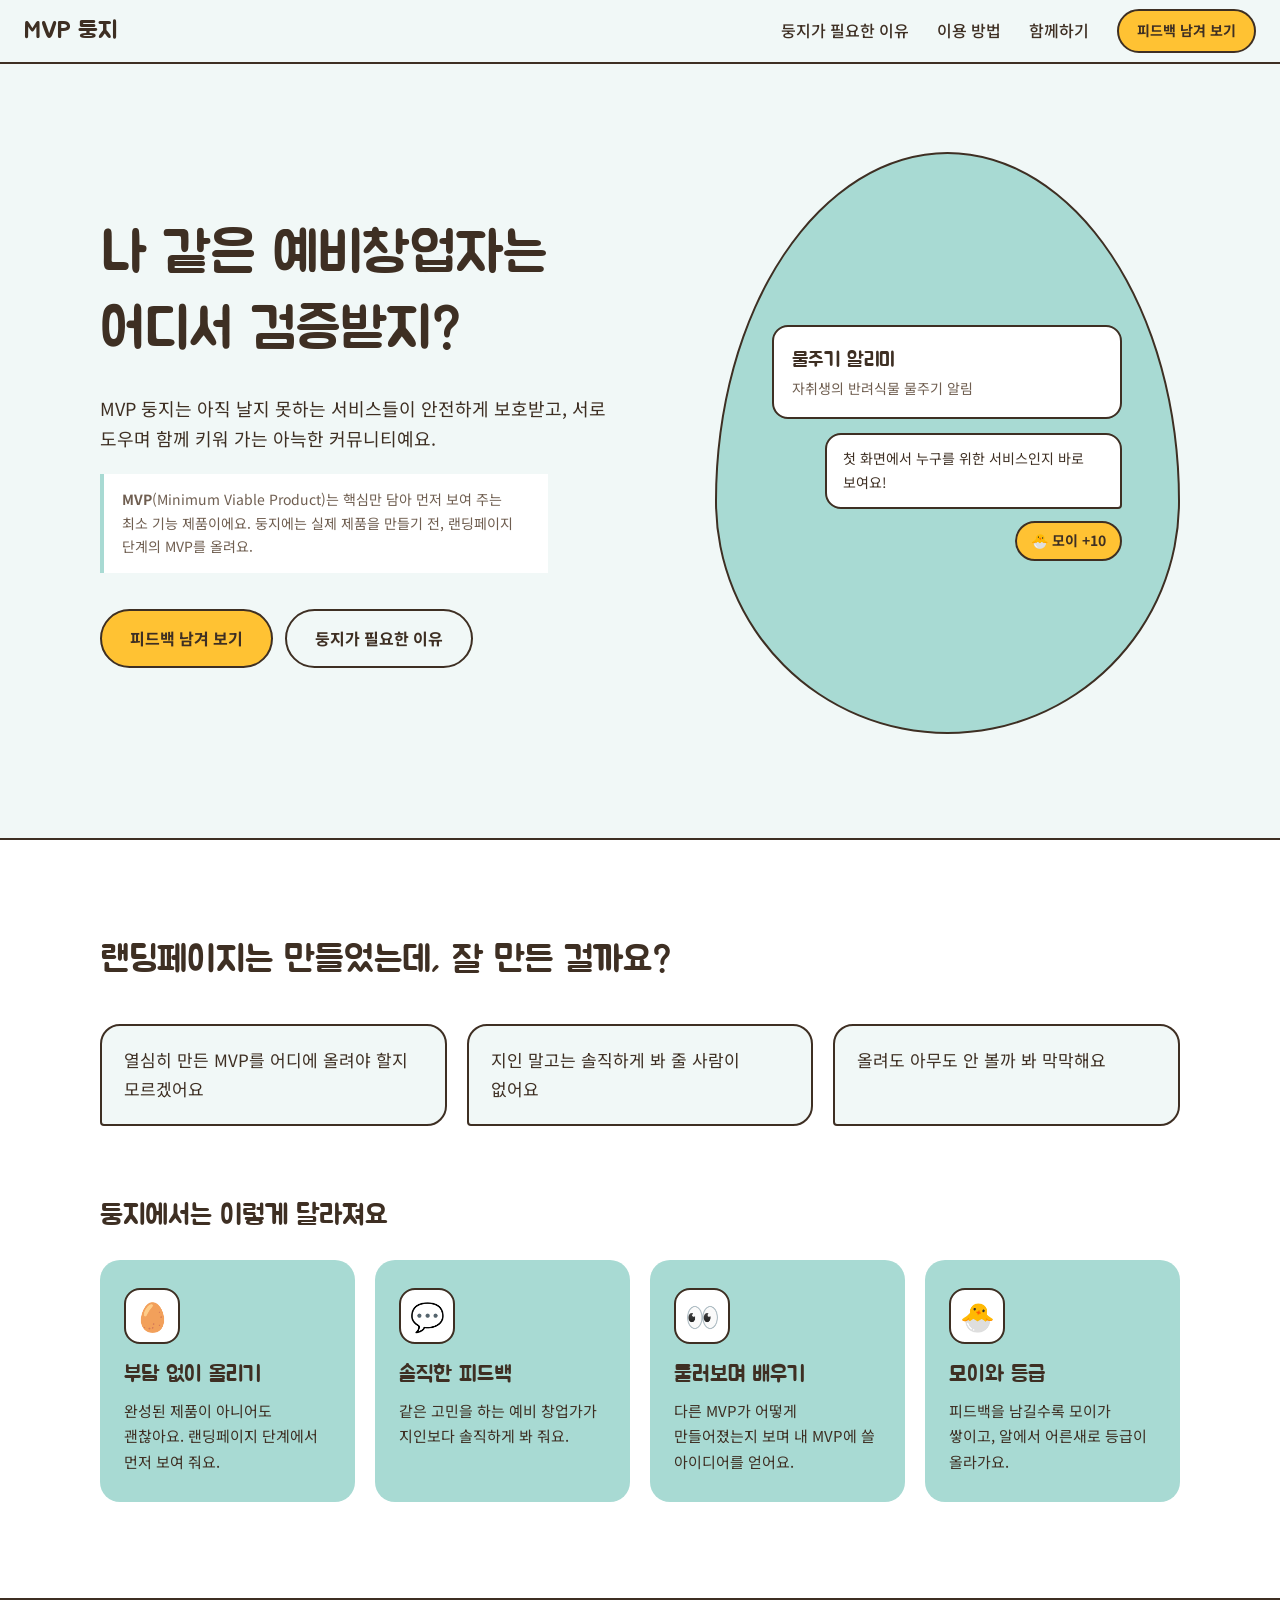
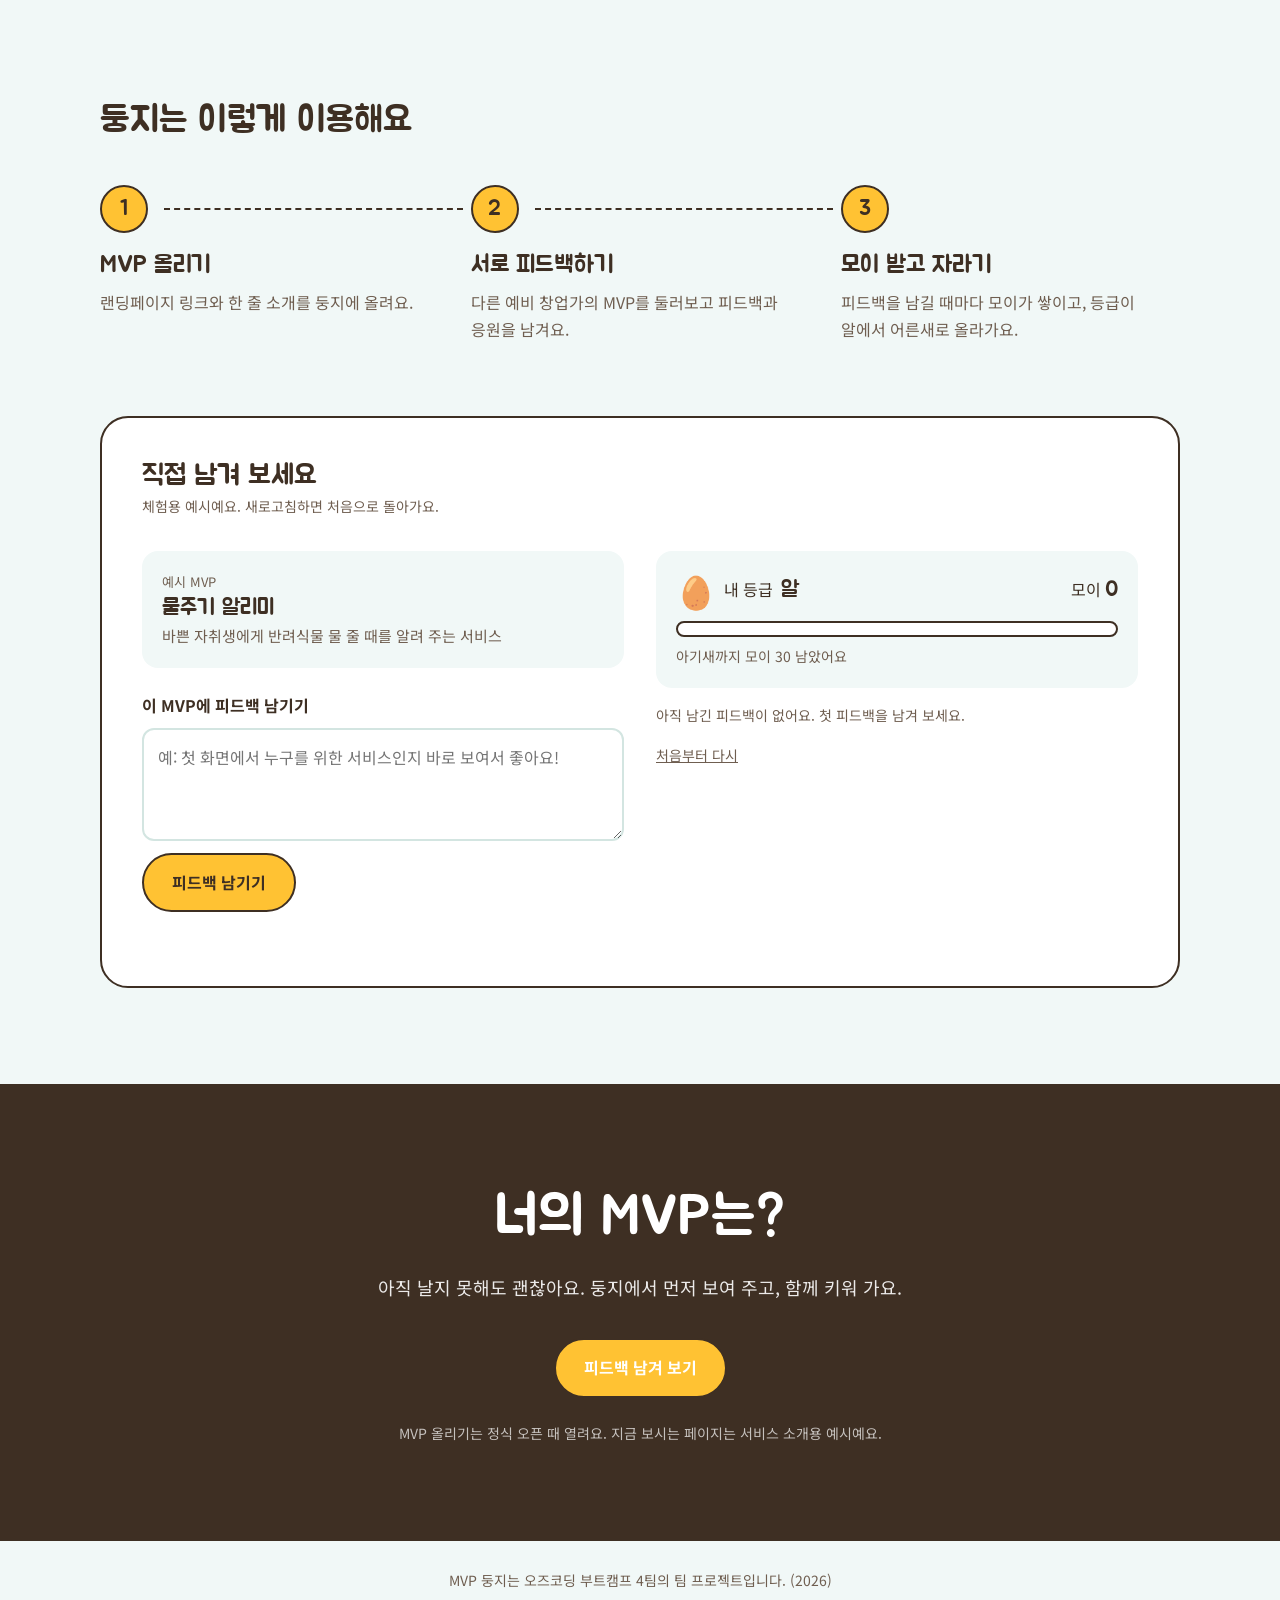
==== index.html @ e1a6b4e4 "move" ====
<!DOCTYPE html>
<html lang="ko">
<head>
  <meta charset="UTF-8">
  <meta name="viewport" content="width=device-width, initial-scale=1.0">
  <title>MVP 둥지 | 예비 창업가의 MVP 피드백 커뮤니티</title>
  <meta name="description" content="실제 제품을 만들기 전, 예비 창업가끼리 MVP를 보여 주고 피드백을 주고받는 커뮤니티">

  <!-- 글꼴: 제목은 Jua, 본문은 Noto Sans KR (Google Fonts) -->
  <link rel="preconnect" href="https://fonts.googleapis.com">
  <link rel="preconnect" href="https://fonts.gstatic.com" crossorigin>
  <link href="https://fonts.googleapis.com/css2?family=Jua&family=Noto+Sans+KR:wght@400;500;700&display=swap" rel="stylesheet">

  <link rel="stylesheet" href="style.css">
</head>
<body>
  <!--
    MVP 둥지 예시 페이지 (11/3)
    - 팀장이 먼저 만든 틀입니다. 섹션 담당자는 자기 섹션 블록만 고쳐서 보내 주세요.
    - CSS는 class로, JS는 id로 요소를 찾습니다.
      class 이름은 담당자가 바꿔도 되지만, id 이름은 바꾸기 전에 팀장에게 먼저 말해 주세요.
  -->

  <!-- ===== 머리말 | 담당: 팀장 ===== -->
  <header class="site-header">
    <a href="#hero" class="site-logo">MVP 둥지</a>
    <div class="site-header-right">
      <nav class="site-nav">
        <a href="#problem">둥지가 필요한 이유</a>
        <a href="#how">이용 방법</a>
        <a href="#cta">함께하기</a>
      </nav>
      <!-- 메뉴 옆 행동 버튼: 휴대폰에서 메뉴가 숨어도 이 버튼은 남음 -->
      <a href="#demo" class="btn btn-primary site-cta">피드백 남겨 보기</a>
    </div>
  </header>

  <main>
    <!-- ===== 섹션 1. 첫 화면 | 담당: (확정 후 기입) ===== -->
    <section id="hero" class="hero">
      <div class="section-inner hero-inner">
        <div class="hero-text">
          <h1 class="hero-title">나 같은 예비창업자는<br>어디서 검증받지?</h1>
          <p class="hero-desc">
            MVP 둥지는 아직 날지 못하는 서비스들이 안전하게 보호받고,
            서로 도우며 함께 키워 가는 아늑한 커뮤니티예요.
          </p>
          <p class="hero-note">
            <strong>MVP</strong>(Minimum Viable Product)는 핵심만 담아 먼저 보여 주는 최소 기능 제품이에요.
            둥지에는 실제 제품을 만들기 전, 랜딩페이지 단계의 MVP를 올려요.
          </p>
          <div class="hero-buttons">
            <a href="#demo" class="btn btn-primary">피드백 남겨 보기</a>
            <a href="#problem" class="btn btn-ghost">둥지가 필요한 이유</a>
          </div>
        </div>

        <!-- 오른쪽 그림: 알 모양 안에 피드백이 오가는 장면 (꾸밈용) -->
        <div class="hero-preview" aria-hidden="true">
          <div class="hero-preview-card">
            <p class="hero-preview-name">물주기 알리미</p>
            <p class="hero-preview-desc">자취생의 반려식물 물주기 알림</p>
          </div>
          <p class="hero-preview-bubble">첫 화면에서 누구를 위한 서비스인지 바로 보여요!</p>
          <p class="hero-preview-reward">🐣 모이 +10</p>
        </div>
      </div>
    </section>

    <!-- ===== 섹션 2. 문제·해결 (주요 기능) | 담당: (확정 후 기입) ===== -->
    <section id="problem" class="problem">
      <div class="section-inner">
        <h2 class="section-title">랜딩페이지는 만들었는데, 잘 만든 걸까요?</h2>

        <!-- 문제: 예비 창업가가 하는 말 세 가지 -->
        <ul class="problem-pains">
          <li class="problem-pain">열심히 만든 MVP를 어디에 올려야 할지 모르겠어요</li>
          <li class="problem-pain">지인 말고는 솔직하게 봐 줄 사람이 없어요</li>
          <li class="problem-pain">올려도 아무도 안 볼까 봐 막막해요</li>
        </ul>

        <!-- 해결: 둥지의 주요 기능 네 가지 -->
        <h3 class="problem-features-title">둥지에서는 이렇게 달라져요</h3>
        <div class="problem-features">
          <article class="problem-feature">
            <span class="problem-feature-icon" aria-hidden="true">🥚</span>
            <h4 class="problem-feature-name">부담 없이 올리기</h4>
            <p class="problem-feature-desc">완성된 제품이 아니어도 괜찮아요. 랜딩페이지 단계에서 먼저 보여 줘요.</p>
          </article>
          <article class="problem-feature">
            <span class="problem-feature-icon" aria-hidden="true">💬</span>
            <h4 class="problem-feature-name">솔직한 피드백</h4>
            <p class="problem-feature-desc">같은 고민을 하는 예비 창업가가 지인보다 솔직하게 봐 줘요.</p>
          </article>
          <article class="problem-feature">
            <span class="problem-feature-icon" aria-hidden="true">👀</span>
            <h4 class="problem-feature-name">둘러보며 배우기</h4>
            <p class="problem-feature-desc">다른 MVP가 어떻게 만들어졌는지 보며 내 MVP에 쓸 아이디어를 얻어요.</p>
          </article>
          <article class="problem-feature">
            <span class="problem-feature-icon" aria-hidden="true">🐣</span>
            <h4 class="problem-feature-name">모이와 등급</h4>
            <p class="problem-feature-desc">피드백을 남길수록 모이가 쌓이고, 알에서 어른새로 등급이 올라가요.</p>
          </article>
        </div>
      </div>
    </section>

    <!-- ===== 섹션 3. 사용 방법·예시 | 담당: (확정 후 기입) ===== -->
    <section id="how" class="how">
      <div class="section-inner">
        <h2 class="section-title">둥지는 이렇게 이용해요</h2>

        <ol class="how-steps">
          <li class="how-step">
            <span class="how-step-num">1</span>
            <h3 class="how-step-title">MVP 올리기</h3>
            <p class="how-step-desc">랜딩페이지 링크와 한 줄 소개를 둥지에 올려요.</p>
          </li>
          <li class="how-step">
            <span class="how-step-num">2</span>
            <h3 class="how-step-title">서로 피드백하기</h3>
            <p class="how-step-desc">다른 예비 창업가의 MVP를 둘러보고 피드백과 응원을 남겨요.</p>
          </li>
          <li class="how-step">
            <span class="how-step-num">3</span>
            <h3 class="how-step-title">모이 받고 자라기</h3>
            <p class="how-step-desc">피드백을 남길 때마다 모이가 쌓이고, 등급이 알에서 어른새로 올라가요.</p>
          </li>
        </ol>

        <!-- 체험용 예시: script.js가 이 안의 id들을 찾아서 움직입니다 -->
        <div id="demo" class="how-demo">
          <div class="how-demo-head">
            <h3 class="how-demo-title">직접 남겨 보세요</h3>
            <p class="how-demo-note">체험용 예시예요. 새로고침하면 처음으로 돌아가요.</p>
          </div>

          <div class="how-demo-left">
            <article class="how-mvp-card">
              <p class="how-mvp-tag">예시 MVP</p>
              <h4 class="how-mvp-title">물주기 알리미</h4>
              <p class="how-mvp-desc">바쁜 자취생에게 반려식물 물 줄 때를 알려 주는 서비스</p>
            </article>

            <label for="feedbackInput" class="how-form-label">이 MVP에 피드백 남기기</label>
            <textarea id="feedbackInput" class="how-input" rows="3"
              placeholder="예: 첫 화면에서 누구를 위한 서비스인지 바로 보여서 좋아요!"></textarea>
            <button type="button" id="feedbackButton" class="btn btn-primary">피드백 남기기</button>
            <p id="feedbackMessage" class="how-message" aria-live="polite"></p>
          </div>

          <div class="how-demo-right">
            <div class="how-status">
              <div class="how-status-top">
                <p class="how-grade">
                  <span id="gradeIcon" class="how-grade-icon">🥚</span>
                  내 등급 <strong id="gradeName">알</strong>
                </p>
                <p class="how-points">모이 <strong id="pointValue">0</strong></p>
              </div>
              <div class="how-progress">
                <div id="progressBar" class="how-progress-bar"></div>
              </div>
              <p id="nextGrade" class="how-next">아기새까지 모이 30 남았어요</p>
            </div>

            <ul id="feedbackList" class="how-feedback-list"></ul>
            <button type="button" id="resetButton" class="how-reset">처음부터 다시</button>
          </div>
        </div>
      </div>
    </section>

    <!-- ===== 섹션 4. 마지막 안내 | 담당: (확정 후 기입) ===== -->
    <section id="cta" class="cta">
      <div class="section-inner">
        <h2 class="cta-title">너의 MVP는?</h2>
        <p class="cta-desc">아직 날지 못해도 괜찮아요. 둥지에서 먼저 보여 주고, 함께 키워 가요.</p>
        <a href="#demo" class="btn btn-primary">피드백 남겨 보기</a>
        <p class="cta-note">MVP 올리기는 정식 오픈 때 열려요. 지금 보시는 페이지는 서비스 소개용 예시예요.</p>
      </div>
    </section>
  </main>

  <!-- ===== 꼬리말 | 담당: 팀장 ===== -->
  <footer class="site-footer">
    <p>MVP 둥지는 오즈코딩 부트캠프 4팀의 팀 프로젝트입니다. (2026)</p>
  </footer>

  <!-- HTML을 다 읽은 뒤에 JS가 실행되도록 body 맨 끝에 둡니다 -->
  <script src="script.js"></script>
</body>
</html>
---- style.css ----
/* =========================================================
   MVP 둥지 style.css (예시 페이지, 11/3)
   - [공통] 블록은 팀장이 관리합니다. 색과 글꼴은 :root 변수만 바꾸면 전체가 바뀝니다.
   - 섹션 블록은 담당자가 자기 블록만 고쳐서 보내 주세요.
   - 섹션 클래스 이름은 섹션 이름으로 시작합니다: hero-, problem-, how-, cta-
     (section-inner, section-title, btn은 모든 섹션이 같이 쓰는 공통 클래스)
   - 휴대폰 너비(768px 이하) 규칙도 각 섹션 블록 안에 둡니다.
   ========================================================= */


/* ===== [공통] 색·글꼴 변수 | 담당: 팀장 ===== */
:root {
  --color-shell: #f1f8f7;      /* 페이지 바탕: 옅은 알껍데기 */
  --color-egg: #a8dad3;        /* 알 색 */
  --color-twig: #3e2f23;       /* 글자·테두리: 둥지 나뭇가지 */
  --color-bark: #6f5e50;       /* 보조 글자 */
  --color-yolk: #ffc233;       /* 강조·버튼: 노른자 */
  --color-yolk-dark: #eaa900;  /* 버튼에 마우스를 올렸을 때 */
  --color-white: #ffffff;
  --color-line: #d3e5e1;       /* 옅은 선 */

  --font-title: 'Jua', 'Noto Sans KR', sans-serif;
  --font-body: 'Noto Sans KR', 'Apple SD Gothic Neo', 'Malgun Gothic', sans-serif;

  --max-width: 1080px;
  --header-height: 64px;
}


/* ===== [공통] 기본 설정 | 담당: 팀장 ===== */
* {
  box-sizing: border-box;
  margin: 0;
  padding: 0;
}

html {
  scroll-behavior: smooth;   /* 메뉴를 누르면 부드럽게 이동 */
}

body {
  font-family: var(--font-body);
  font-size: 16px;
  line-height: 1.7;
  color: var(--color-twig);
  background-color: var(--color-shell);
  word-break: keep-all;      /* 한글 낱말이 중간에 끊기지 않게 */
}

h1, h2, h3, h4 {
  font-family: var(--font-title);
  font-weight: 400;
  line-height: 1.35;
}

a {
  color: inherit;
  text-decoration: none;
}

ul, ol {
  list-style: none;
}

button, textarea {
  font: inherit;
  color: inherit;
}

section {
  padding: 96px 24px;
  scroll-margin-top: var(--header-height);  /* 고정된 머리말에 제목이 가리지 않게 */
}

.section-inner {
  max-width: var(--max-width);
  margin: 0 auto;
}

.section-title {
  font-size: 36px;
  margin-bottom: 40px;
}

/* 키보드로 이동할 때 지금 어디에 있는지 보이게 */
a:focus-visible,
button:focus-visible {
  outline: 3px solid var(--color-twig);
  outline-offset: 3px;
}

/* 버튼 (공통) */
.btn {
  display: inline-block;
  padding: 14px 28px;
  border: 2px solid var(--color-twig);
  border-radius: 999px;
  font-weight: 700;
  cursor: pointer;
  transition: background-color 0.2s;
}

.btn-primary {
  background-color: var(--color-yolk);
}

.btn-primary:hover {
  background-color: var(--color-yolk-dark);
}

.btn-ghost {
  background-color: transparent;
}

.btn-ghost:hover {
  background-color: var(--color-white);
}

/* 움직임을 줄이도록 설정한 사람에게는 애니메이션을 끔 */
@media (prefers-reduced-motion: reduce) {
  html {
    scroll-behavior: auto;
  }
  * {
    transition: none !important;
  }
}

@media (max-width: 768px) {
  section {
    padding: 64px 16px;
  }
  .section-title {
    font-size: 28px;
    margin-bottom: 28px;
  }
}


/* ===== 머리말 | 담당: 팀장 ===== */
.site-header {
  position: sticky;
  top: 0;
  z-index: 10;
  height: var(--header-height);
  display: flex;
  align-items: center;
  justify-content: space-between;
  padding: 0 24px;
  background-color: var(--color-shell);
  border-bottom: 2px solid var(--color-twig);
}

.site-logo {
  font-family: var(--font-title);
  font-size: 24px;
}

.site-nav {
  display: flex;
  gap: 28px;
  font-weight: 500;
}

.site-nav a:hover {
  text-decoration: underline;
  text-underline-offset: 6px;
}

.site-header-right {
  display: flex;
  align-items: center;
  gap: 28px;
}

/* 머리말 버튼은 공통 .btn보다 작게 */
.site-cta {
  padding: 8px 18px;
  font-size: 14px;
}

@media (max-width: 768px) {
  .site-header {
    padding: 0 16px;
  }
  .site-nav {
    display: none;   /* 휴대폰에서는 메뉴를 숨기고 버튼만 남김 */
  }
}


/* ===== 섹션 1. 첫 화면 | 담당: (확정 후 기입) ===== */
.hero {
  padding-top: 88px;
  padding-bottom: 104px;
}

.hero-inner {
  display: grid;
  grid-template-columns: 1.2fr 1fr;
  gap: 56px;
  align-items: center;
}

.hero-title {
  font-size: 56px;
  margin-bottom: 24px;
}

.hero-desc {
  max-width: 32em;
  font-size: 18px;
  margin-bottom: 20px;
}

.hero-note {
  max-width: 32em;
  padding: 14px 18px;
  margin-bottom: 36px;
  border-left: 4px solid var(--color-egg);
  background-color: var(--color-white);
  font-size: 14px;
  color: var(--color-bark);
}

.hero-buttons {
  display: flex;
  flex-wrap: wrap;
  gap: 12px;
}

/* 오른쪽 알 모양 그림 */
.hero-preview {
  display: flex;
  flex-direction: column;
  justify-content: center;
  width: 100%;
  aspect-ratio: 4 / 5;
  padding: 18% 12%;
  background-color: var(--color-egg);
  border: 2px solid var(--color-twig);
  border-radius: 50% 50% 50% 50% / 60% 60% 40% 40%;   /* 알 모양 */
}

.hero-preview-card {
  padding: 16px 18px;
  background-color: var(--color-white);
  border: 2px solid var(--color-twig);
  border-radius: 16px;
}

.hero-preview-name {
  font-family: var(--font-title);
  font-size: 20px;
}

.hero-preview-desc {
  font-size: 14px;
  color: var(--color-bark);
}

.hero-preview-bubble {
  align-self: flex-end;
  max-width: 85%;
  margin-top: 14px;
  padding: 12px 16px;
  background-color: var(--color-white);
  border: 2px solid var(--color-twig);
  border-radius: 16px 16px 4px 16px;   /* 말풍선 꼬리 */
  font-size: 14px;
}

.hero-preview-reward {
  align-self: flex-end;
  margin-top: 12px;
  padding: 6px 14px;
  background-color: var(--color-yolk);
  border: 2px solid var(--color-twig);
  border-radius: 999px;
  font-size: 14px;
  font-weight: 700;
}

@media (max-width: 768px) {
  .hero {
    padding-top: 48px;
    padding-bottom: 64px;
  }
  .hero-inner {
    grid-template-columns: 1fr;
    gap: 40px;
  }
  .hero-title {
    font-size: 38px;
  }
  .hero-desc {
    font-size: 16px;
  }
  .hero-preview {
    max-width: 340px;
    margin: 0 auto;
  }
}


/* ===== 섹션 2. 문제·해결 (주요 기능) | 담당: (확정 후 기입) ===== */
.problem {
  background-color: var(--color-white);
  border-top: 2px solid var(--color-twig);
  border-bottom: 2px solid var(--color-twig);
}

/* 문제: 예비 창업가의 말풍선 세 개 */
.problem-pains {
  display: grid;
  grid-template-columns: repeat(3, 1fr);
  gap: 20px;
  margin-bottom: 72px;
}

.problem-pain {
  padding: 20px 22px;
  background-color: var(--color-shell);
  border: 2px solid var(--color-twig);
  border-radius: 20px 20px 20px 4px;   /* 말풍선 꼬리 */
  font-size: 17px;
}

/* 해결: 주요 기능 네 개 */
.problem-features-title {
  font-size: 28px;
  margin-bottom: 24px;
}

.problem-features {
  display: grid;
  grid-template-columns: repeat(4, 1fr);
  gap: 20px;
}

.problem-feature {
  padding: 28px 24px;
  background-color: var(--color-egg);
  border-radius: 20px;
}

.problem-feature-icon {
  display: flex;
  align-items: center;
  justify-content: center;
  width: 56px;
  height: 56px;
  margin-bottom: 16px;
  background-color: var(--color-white);
  border: 2px solid var(--color-twig);
  border-radius: 16px;
  font-size: 28px;
}

.problem-feature-name {
  font-size: 22px;
  margin-bottom: 8px;
}

.problem-feature-desc {
  font-size: 15px;
}

/* 태블릿 너비: 기능 카드를 두 줄로 */
@media (max-width: 1024px) {
  .problem-features {
    grid-template-columns: repeat(2, 1fr);
  }
}

@media (max-width: 768px) {
  .problem-pains {
    grid-template-columns: 1fr;
    gap: 12px;
    margin-bottom: 48px;
  }
  .problem-pain {
    font-size: 16px;
  }
  .problem-features-title {
    font-size: 24px;
  }
  .problem-features {
    grid-template-columns: 1fr;
  }
  .problem-feature {
    padding: 24px;
  }
}


/* ===== 섹션 3. 사용 방법·예시 | 담당: (확정 후 기입) ===== */
.how-steps {
  display: grid;
  grid-template-columns: repeat(3, 1fr);
  gap: 32px;
  margin-bottom: 72px;
}

.how-step {
  position: relative;
  padding-top: 64px;
}

/* 단계 사이를 잇는 점선 (마지막 단계에는 없음) */
.how-step::after {
  content: '';
  position: absolute;
  top: 23px;
  left: 64px;
  right: -24px;
  border-top: 2px dashed var(--color-twig);
}

.how-step:last-child::after {
  display: none;
}

.how-step-num {
  position: absolute;
  top: 0;
  left: 0;
  width: 48px;
  height: 48px;
  display: flex;
  align-items: center;
  justify-content: center;
  background-color: var(--color-yolk);
  border: 2px solid var(--color-twig);
  border-radius: 50%;
  font-family: var(--font-title);
  font-size: 22px;
}

.how-step-title {
  font-size: 24px;
  margin-bottom: 8px;
}

.how-step-desc {
  color: var(--color-bark);
}

/* 체험용 예시 상자 */
.how-demo {
  display: grid;
  grid-template-columns: 1fr 1fr;
  gap: 32px;
  padding: 40px;
  background-color: var(--color-white);
  border: 2px solid var(--color-twig);
  border-radius: 28px;
  scroll-margin-top: calc(var(--header-height) + 24px);
}

.how-demo-head {
  grid-column: 1 / -1;   /* 제목은 두 칸을 다 씀 */
}

.how-demo-title {
  font-size: 28px;
}

.how-demo-note {
  font-size: 14px;
  color: var(--color-bark);
}

.how-mvp-card {
  padding: 20px;
  margin-bottom: 24px;
  background-color: var(--color-shell);
  border-radius: 16px;
}

.how-mvp-tag {
  font-size: 13px;
  color: var(--color-bark);
}

.how-mvp-title {
  font-size: 22px;
}

.how-mvp-desc {
  font-size: 15px;
  color: var(--color-bark);
}

.how-form-label {
  display: block;
  margin-bottom: 8px;
  font-weight: 700;
}

.how-input {
  display: block;
  width: 100%;
  padding: 14px;
  margin-bottom: 12px;
  background-color: var(--color-white);
  border: 2px solid var(--color-line);
  border-radius: 12px;
  resize: vertical;
}

.how-input:focus {
  outline: none;
  border-color: var(--color-twig);
}

.how-message {
  min-height: 1.7em;
  margin-top: 10px;
  font-size: 14px;
  font-weight: 700;
}

.how-status {
  padding: 20px;
  margin-bottom: 16px;
  background-color: var(--color-shell);
  border-radius: 16px;
}

.how-status-top {
  display: flex;
  justify-content: space-between;
  align-items: center;
  margin-bottom: 12px;
}

.how-grade {
  display: flex;
  align-items: center;
  gap: 8px;
}

.how-grade-icon {
  font-size: 32px;
  line-height: 1;
}

.how-grade strong,
.how-points strong {
  font-family: var(--font-title);
  font-size: 22px;
  font-weight: 400;
}

.how-progress {
  height: 16px;
  background-color: var(--color-white);
  border: 2px solid var(--color-twig);
  border-radius: 999px;
  overflow: hidden;
}

.how-progress-bar {
  width: 0;
  height: 100%;
  background-color: var(--color-yolk);
  transition: width 0.4s ease;   /* 모이가 늘 때 막대가 차오름 */
}

.how-next {
  margin-top: 8px;
  font-size: 14px;
  color: var(--color-bark);
}

.how-feedback-list {
  display: flex;
  flex-direction: column;
  gap: 8px;
}

.how-feedback-list li {
  padding: 12px 14px;
  background-color: var(--color-shell);
  border-radius: 12px 12px 12px 4px;
  font-size: 15px;
}

/* 피드백이 하나도 없을 때 보이는 안내 (HTML의 ul 안을 비워 둬야 동작) */
.how-feedback-list:empty::before {
  content: '아직 남긴 피드백이 없어요. 첫 피드백을 남겨 보세요.';
  font-size: 14px;
  color: var(--color-bark);
}

.how-reset {
  margin-top: 16px;
  padding: 0;
  background: none;
  border: none;
  color: var(--color-bark);
  font-size: 14px;
  text-decoration: underline;
  cursor: pointer;
}

@media (max-width: 768px) {
  .how-steps {
    grid-template-columns: 1fr;
    gap: 24px;
    margin-bottom: 48px;
  }
  .how-step {
    min-height: 48px;
    padding-top: 0;
    padding-left: 64px;
  }
  .how-step::after {
    display: none;
  }
  .how-demo {
    grid-template-columns: 1fr;
    gap: 24px;
    padding: 24px;
  }
}


/* ===== 섹션 4. 마지막 안내 | 담당: (확정 후 기입) ===== */
.cta {
  background-color: var(--color-twig);
  color: var(--color-white);
  text-align: center;
}

.cta-title {
  font-size: 56px;
  margin-bottom: 16px;
}

.cta-desc {
  font-size: 18px;
  margin-bottom: 36px;
  opacity: 0.9;
}

.cta-note {
  margin-top: 24px;
  font-size: 14px;
  opacity: 0.7;
}

/* 어두운 바탕이라 키보드 표시선을 노른자색으로 */
.cta a:focus-visible {
  outline-color: var(--color-yolk);
}

@media (max-width: 768px) {
  .cta-title {
    font-size: 40px;
  }
  .cta-desc {
    font-size: 16px;
  }
}


/* ===== 꼬리말 | 담당: 팀장 ===== */
.site-footer {
  padding: 28px 24px;
  text-align: center;
  font-size: 14px;
  color: var(--color-bark);
}
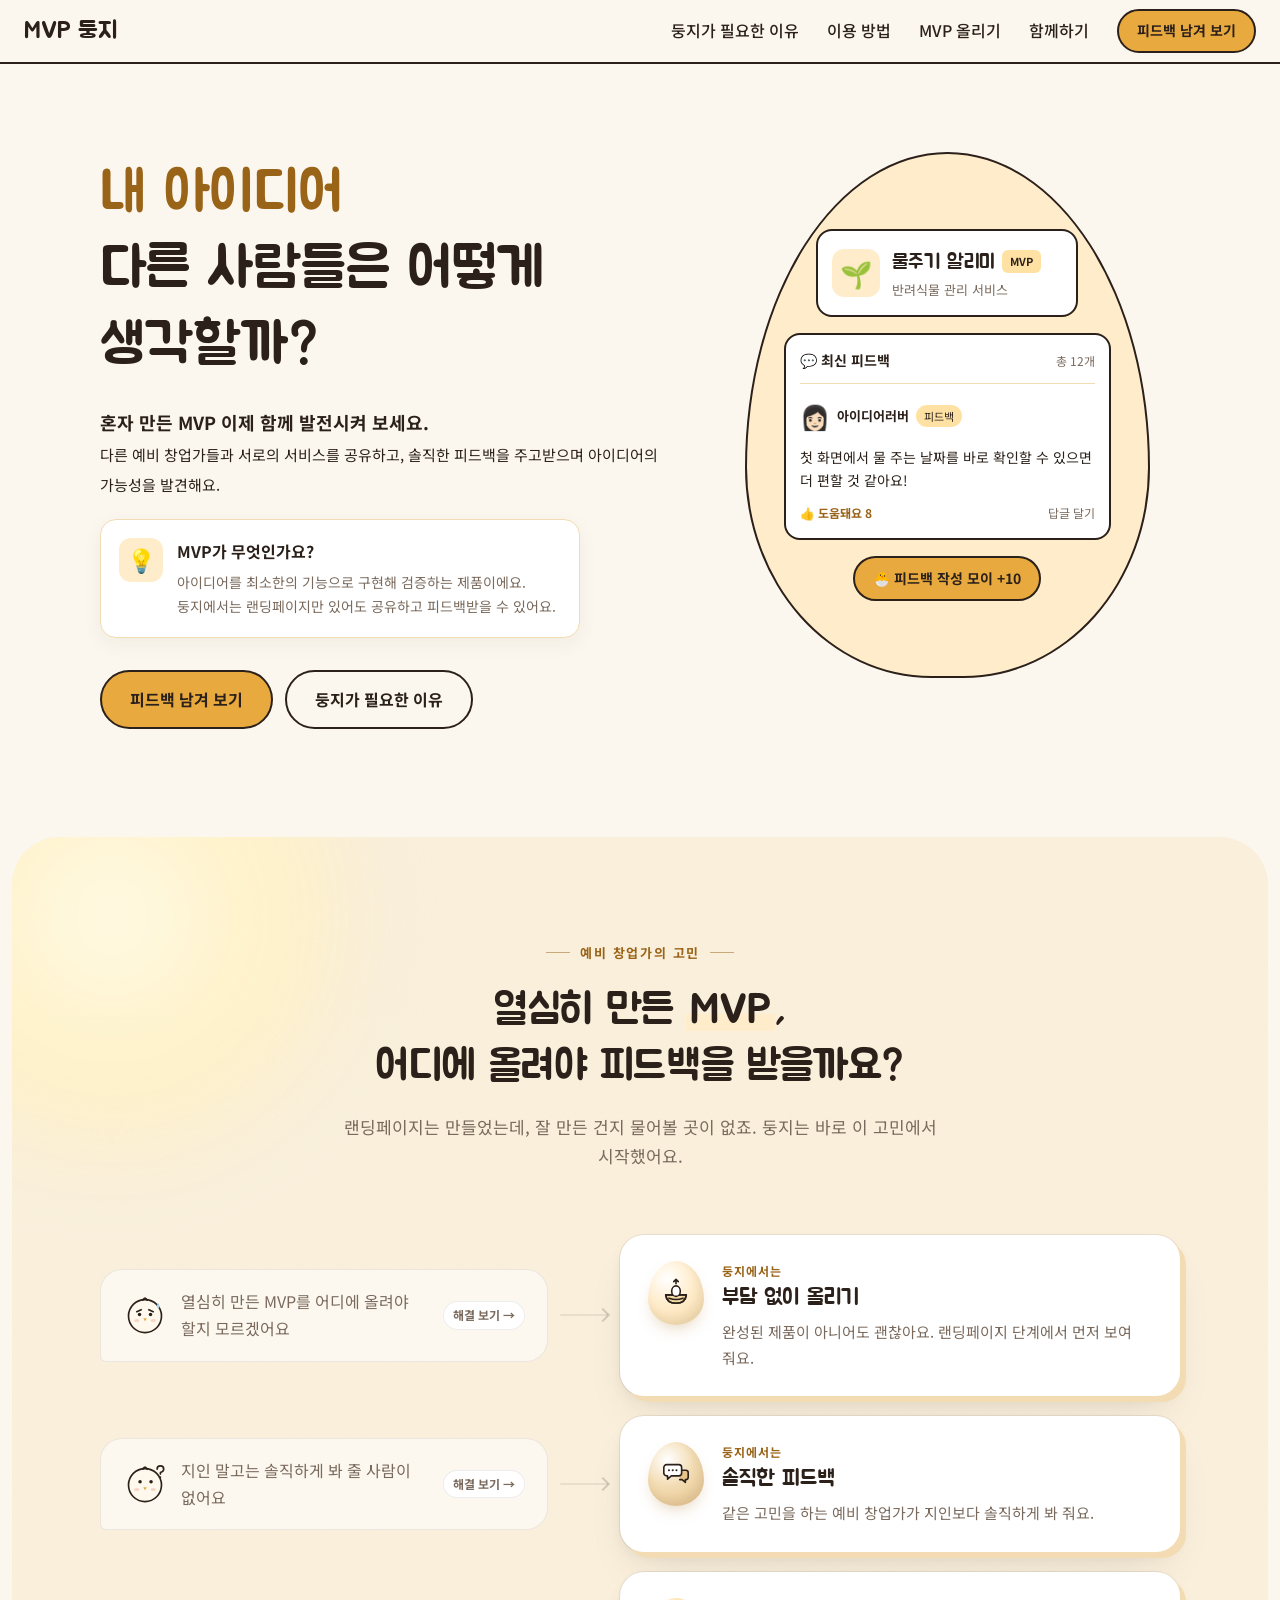
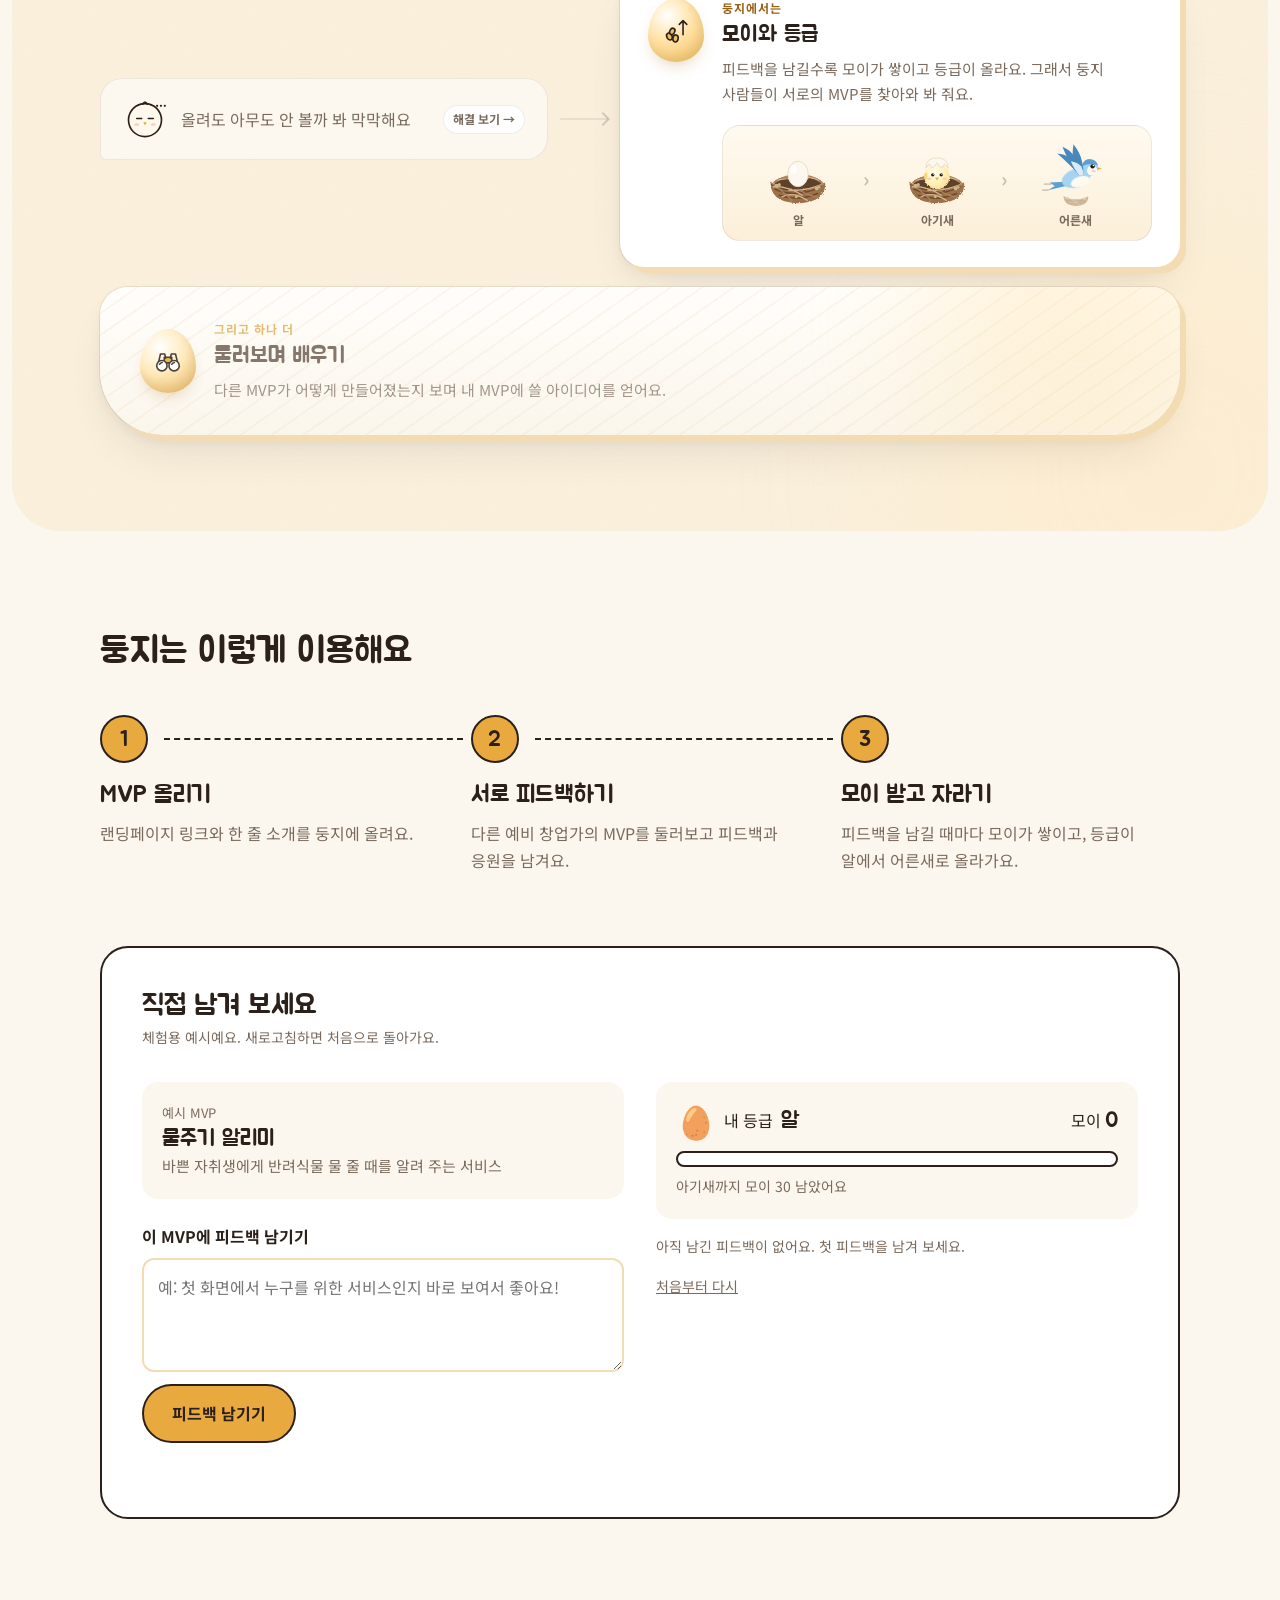
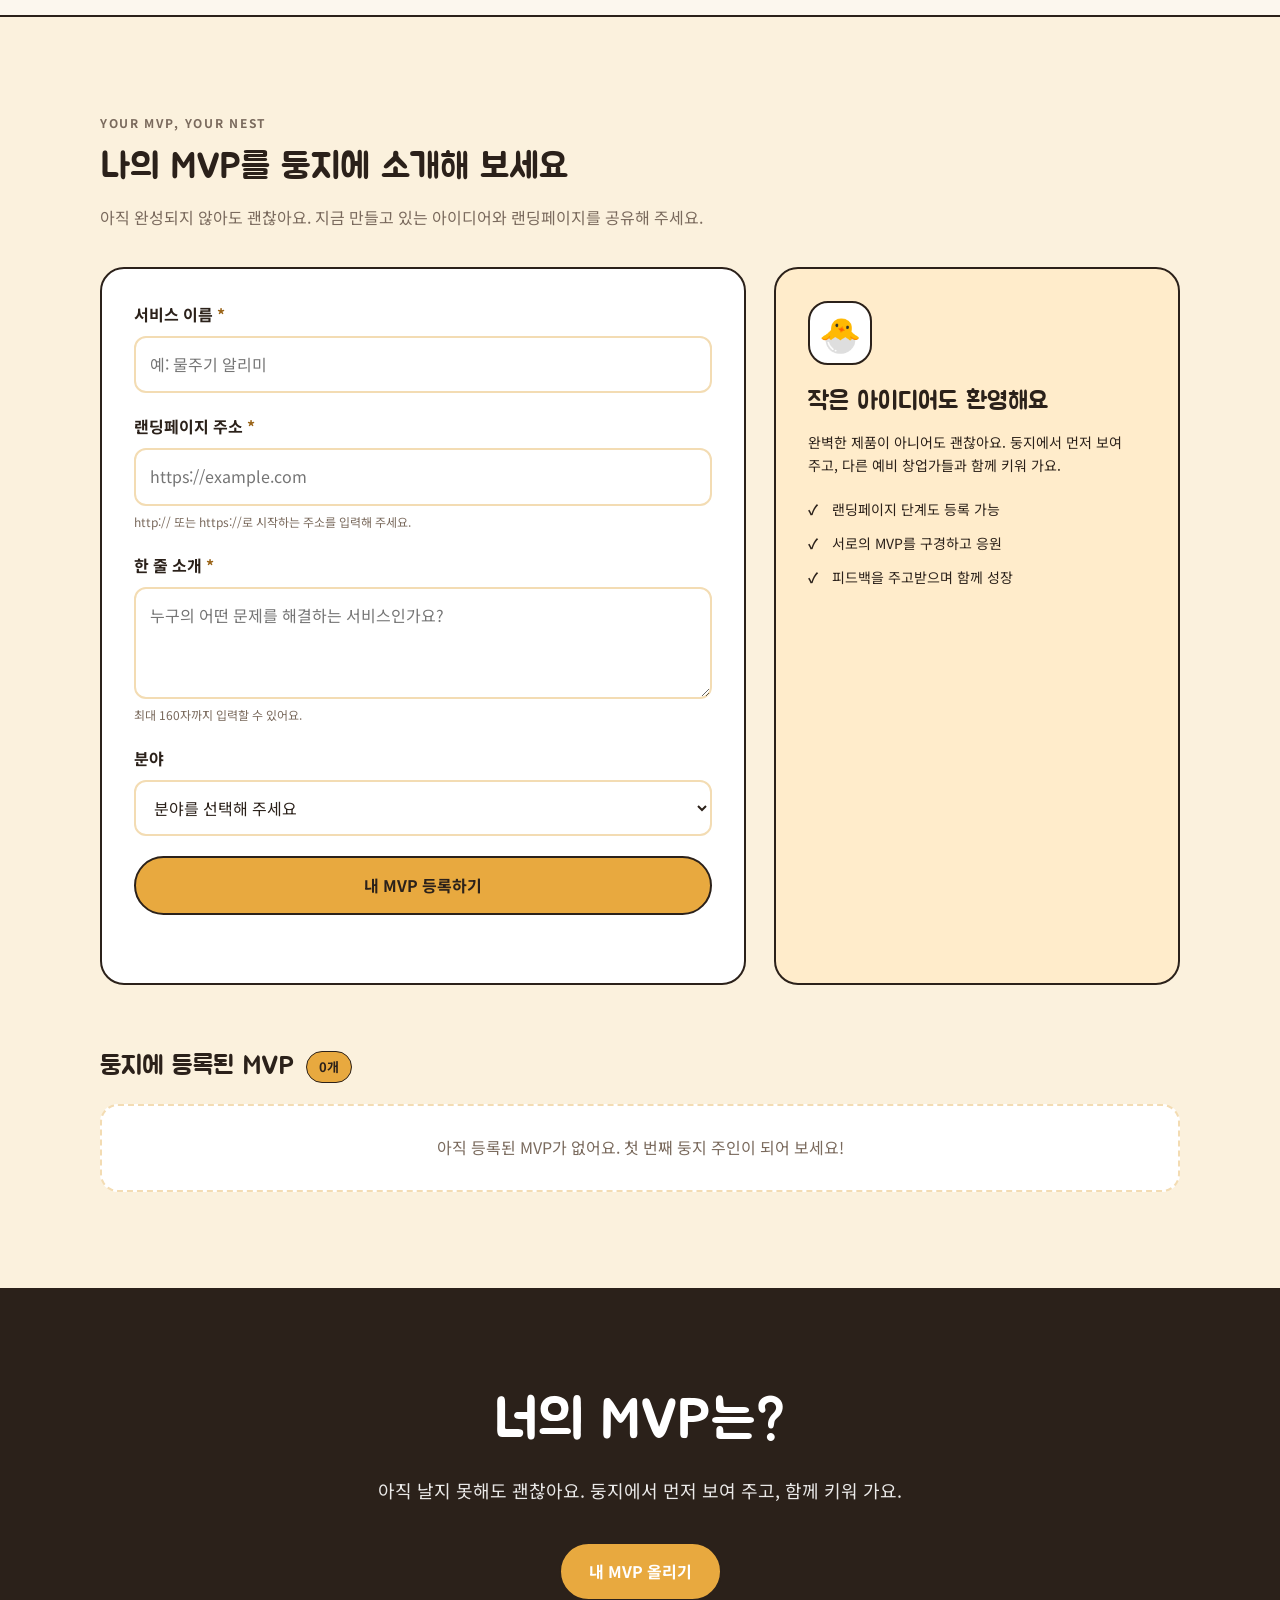
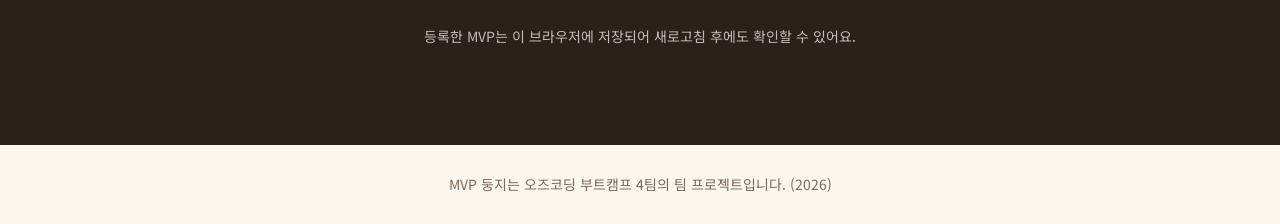
==== commit 65c12cf4: "2.0병합" ====
--- a/index.html
+++ b/index.html
@@ -15,19 +15,20 @@
 </head>
 <body>
   <!--
-    MVP 둥지 예시 페이지 (11/3)
+    MVP 둥지 2.0 (11/4 병합: 섹션 1 백종현 v1.2 · 섹션 2 김승주 v1.4 · 섹션 4 MVP 등록 노화성 v1.3)
     - 팀장이 먼저 만든 틀입니다. 섹션 담당자는 자기 섹션 블록만 고쳐서 보내 주세요.
     - CSS는 class로, JS는 id로 요소를 찾습니다.
       class 이름은 담당자가 바꿔도 되지만, id 이름은 바꾸기 전에 팀장에게 먼저 말해 주세요.
   -->
 
-  <!-- ===== 머리말 | 담당: 팀장 ===== -->
+  <!-- ===== 머리말 | 담당: 김민석(팀장) ===== -->
   <header class="site-header">
     <a href="#hero" class="site-logo">MVP 둥지</a>
     <div class="site-header-right">
       <nav class="site-nav">
         <a href="#problem">둥지가 필요한 이유</a>
         <a href="#how">이용 방법</a>
+        <a href="#submit">MVP 올리기</a>
         <a href="#cta">함께하기</a>
       </nav>
       <!-- 메뉴 옆 행동 버튼: 휴대폰에서 메뉴가 숨어도 이 버튼은 남음 -->
@@ -36,19 +37,29 @@
   </header>
 
   <main>
-    <!-- ===== 섹션 1. 첫 화면 | 담당: (확정 후 기입) ===== -->
+    <!-- ===== 섹션 1. 첫 화면 | 담당: 백종현 ===== -->
     <section id="hero" class="hero">
       <div class="section-inner hero-inner">
         <div class="hero-text">
-          <h1 class="hero-title">나 같은 예비창업자는<br>어디서 검증받지?</h1>
+          <h1 class="hero-title"><span class="hero-title-color">내 아이디어</span><br>다른 사람들은 어떻게 생각할까?</h1>
           <p class="hero-desc">
-            MVP 둥지는 아직 날지 못하는 서비스들이 안전하게 보호받고,
-            서로 도우며 함께 키워 가는 아늑한 커뮤니티예요.
-          </p>
-          <p class="hero-note">
-            <strong>MVP</strong>(Minimum Viable Product)는 핵심만 담아 먼저 보여 주는 최소 기능 제품이에요.
-            둥지에는 실제 제품을 만들기 전, 랜딩페이지 단계의 MVP를 올려요.
-          </p>
+            <strong>혼자 만든 MVP 이제 함께 발전시켜 보세요.</strong> <br>
+            <small>다른 예비 창업가들과 서로의 서비스를 공유하고, 솔직한 피드백을 주고받으며 아이디어의 가능성을 발견해요.</small>
+          </p>   
+          <div class="hero-note">
+            <div class="hero-note-icon">💡</div>
+
+            <div class="hero-note-content">
+              <strong>MVP가 무엇인가요?</strong>
+
+              <p>
+                아이디어를 최소한의 기능으로 구현해
+                검증하는 제품이에요.
+                둥지에서는 랜딩페이지만 있어도
+                공유하고 피드백받을 수 있어요.
+              </p>
+            </div>
+          </div>
           <div class="hero-buttons">
             <a href="#demo" class="btn btn-primary">피드백 남겨 보기</a>
             <a href="#problem" class="btn btn-ghost">둥지가 필요한 이유</a>
@@ -56,57 +67,329 @@
         </div>
 
         <!-- 오른쪽 그림: 알 모양 안에 피드백이 오가는 장면 (꾸밈용) -->
-        <div class="hero-preview" aria-hidden="true">
-          <div class="hero-preview-card">
-            <p class="hero-preview-name">물주기 알리미</p>
-            <p class="hero-preview-desc">자취생의 반려식물 물주기 알림</p>
-          </div>
-          <p class="hero-preview-bubble">첫 화면에서 누구를 위한 서비스인지 바로 보여요!</p>
-          <p class="hero-preview-reward">🐣 모이 +10</p>
+        
+        <!-- 오른쪽 알 + 둥지 영역 -->
+        <div class="hero-visual" aria-hidden="true">
+          <div class="hero-preview">
+            <!-- MVP 소개 카드 -->
+            <div class="hero-preview-card">
+              <div class="hero-mvp-header">
+                <span class="hero-mvp-icon">🌱</span>
+                <div>
+                  <div class="hero-mvp-title-row">
+                    <p class="hero-preview-name">물주기 알리미</p>
+                    <span class="hero-mvp-badge">MVP</span>
+                  </div>
+                  <p class="hero-preview-desc">
+                    반려식물 관리 서비스
+                  </p>
+                </div>
+              </div>
+            </div>
+            <!-- 실제 피드백처럼 보이는 예시 카드 -->
+            <div class="hero-feedback-card">
+              <div class="hero-feedback-heading">
+                <strong>💬 최신 피드백</strong>
+                <span>총 12개</span>
+              </div>
+              <div class="hero-feedback-user">
+                <span class="hero-avatar">👩🏻</span>
+                <strong>아이디어러버</strong>
+                <span class="hero-feedback-tag">피드백</span>
+              </div>
+              <p class="hero-feedback-content">
+                첫 화면에서 물 주는 날짜를
+                바로 확인할 수 있으면
+                더 편할 것 같아요!
+              </p>
+              <div class="hero-feedback-actions">
+                <span>👍 도움돼요 8</span>
+                <span>답글 달기</span>
+              </div>
+            </div>
+            <!-- 보상 -->
+            <div class="hero-preview-reward">
+              🐣 피드백 작성 모이 +10
+            </div>
+          </div>
+          <!-- 알 아래에 둥지를 겹치기 -->
+          <img src="nest.png" class="hero-nest" alt="">
         </div>
       </div>
     </section>
 
-    <!-- ===== 섹션 2. 문제·해결 (주요 기능) | 담당: (확정 후 기입) ===== -->
+    <!-- ===== 섹션 2. 문제·해결 (주요 기능) | 담당: 김승주 ===== -->
     <section id="problem" class="problem">
+      <!--
+        배경 꾸밈: 스크롤할수록 아침 → 낮 → 하늘로 바뀌는 "날아오르는" 연출
+        - 바탕색은 script.js 섹션 2 블록이 스크롤 위치(--problem-progress)를 넘겨 주면 CSS가 섞어서 칠함
+        - 해(.problem-glow--sun)는 점점 옅어지고, 아래쪽 빛(.problem-glow--sky)은 하늘색으로, 끝에서 구름이 나타남
+      -->
+      <span class="problem-glow problem-glow--sun" aria-hidden="true"></span>
+      <span class="problem-glow problem-glow--sky" aria-hidden="true"></span>
+      <!--
+        구름 (SVG): 동글동글한 덩어리를 노이즈 필터로 흐트러뜨려 몽글몽글한 가장자리를 만들고,
+        위는 하얗고 아래는 푸르스름하게 그라데이션을 줘서 입체감을 냄
+      -->
+      <svg class="problem-cloud problem-cloud--1" viewBox="0 0 220 120" aria-hidden="true" focusable="false">
+        <defs>
+          <filter id="problemCloudFluff" x="-20%" y="-40%" width="140%" height="180%">
+            <feTurbulence type="fractalNoise" baseFrequency="0.035" numOctaves="4" seed="3" result="noise"/>
+            <feDisplacementMap in="SourceGraphic" in2="noise" scale="16" xChannelSelector="R" yChannelSelector="G"/>
+            <feGaussianBlur stdDeviation="1.4"/>
+          </filter>
+          <linearGradient id="problemCloudShade" gradientUnits="userSpaceOnUse" x1="0" y1="18" x2="0" y2="104">
+            <stop offset="0" stop-color="#ffffff"/>
+            <stop offset="0.55" stop-color="#fbfdff"/>
+            <stop offset="1" stop-color="#d3e3f0"/>
+          </linearGradient>
+        </defs>
+        <g filter="url(#problemCloudFluff)" fill="url(#problemCloudShade)">
+          <ellipse cx="112" cy="86" rx="88" ry="18"/>
+          <circle cx="58" cy="72" r="28"/>
+          <circle cx="96" cy="54" r="38"/>
+          <circle cx="142" cy="60" r="32"/>
+          <circle cx="176" cy="76" r="22"/>
+          <circle cx="36" cy="84" r="16"/>
+        </g>
+      </svg>
+      <svg class="problem-cloud problem-cloud--2" viewBox="0 0 220 120" aria-hidden="true" focusable="false">
+        <g filter="url(#problemCloudFluff)" fill="url(#problemCloudShade)">
+          <ellipse cx="112" cy="86" rx="88" ry="18"/>
+          <circle cx="58" cy="72" r="28"/>
+          <circle cx="96" cy="54" r="38"/>
+          <circle cx="142" cy="60" r="32"/>
+          <circle cx="176" cy="76" r="22"/>
+          <circle cx="36" cy="84" r="16"/>
+        </g>
+      </svg>
+
       <div class="section-inner">
-        <h2 class="section-title">랜딩페이지는 만들었는데, 잘 만든 걸까요?</h2>
-
-        <!-- 문제: 예비 창업가가 하는 말 세 가지 -->
-        <ul class="problem-pains">
-          <li class="problem-pain">열심히 만든 MVP를 어디에 올려야 할지 모르겠어요</li>
-          <li class="problem-pain">지인 말고는 솔직하게 봐 줄 사람이 없어요</li>
-          <li class="problem-pain">올려도 아무도 안 볼까 봐 막막해요</li>
+        <!-- 머리글: 작은 라벨 + 공감 질문 + 한 줄 안내 -->
+        <div class="problem-head">
+          <!-- 떠다니는 피드백 말풍선: 제목 양옆에서 천천히 떠올랐다 사라짐 (꾸밈용, CSS만 사용) -->
+          <div class="problem-floats" aria-hidden="true">
+            <span class="problem-float problem-float--1">버튼이 잘 보여요 👍</span>
+            <span class="problem-float problem-float--2">🐣 모이 +10</span>
+            <span class="problem-float problem-float--3">첫 화면이 깔끔해요</span>
+            <span class="problem-float problem-float--4">응원해요! 🔥</span>
+          </div>
+          <p class="problem-eyebrow">예비 창업가의 고민</p>
+          <!-- MVP 글자에 형광펜 밑줄 (.problem-mark) -->
+          <h2 class="section-title problem-title">열심히 만든 <span class="problem-mark">MVP</span>,<br>어디에 올려야 피드백을 받을까요?</h2>
+          <p class="problem-lead">랜딩페이지는 만들었는데, 잘 만든 건지 물어볼 곳이 없죠. 둥지는 바로 이 고민에서 시작했어요.</p>
+        </div>
+
+        <!--
+          고민 → 해결 짝 목록
+          - 한 줄(li)에 [고민 말풍선] → [화살표] → [둥지의 해결 카드]가 나란히 놓임
+          - 말풍선에 마우스를 올리거나 누르면 화살표가 채워지고 해결 카드가 빛남 (script.js 섹션 2 블록)
+          - 휴대폰에서는 위에서 아래로 쌓이고 화살표가 아래를 가리킴
+          - 스크롤하면 한 줄씩 떠오름 (지원하는 브라우저에서만, JS 없이 CSS로)
+        -->
+        <ul class="problem-pairs">
+          <li class="problem-pair" data-problem-pair>
+            <!-- 고민 말풍선 (버튼): 누르면 옆의 해결 카드가 빛나며 화살표가 이어짐 -->
+            <button type="button" class="problem-pain" data-problem-link>
+              <!-- 말하는 사람: 걱정하는 얼굴: 처진 눈썹 + 땀방울 (직접 그린 SVG) -->
+              <span class="problem-pain-avatar" aria-hidden="true">
+                <svg viewBox="0 0 40 40"><circle class="problem-face-head" cx="20" cy="21" r="15"/><path class="problem-face-line" d="M18 6.5 Q20 2.5 22 6.5"/><ellipse class="problem-face-blush" cx="12.5" cy="25" rx="2.4" ry="1.4"/><ellipse class="problem-face-blush" cx="27.5" cy="25" rx="2.4" ry="1.4"/><path class="problem-face-beak" d="M18.4 23 L21.6 23 L20 25.6 Z"/><circle class="problem-face-eye" cx="15" cy="19.5" r="1.6"/><circle class="problem-face-eye" cx="25" cy="19.5" r="1.6"/><path class="problem-face-line" d="M12.5 17 L16.5 15.2 M27.5 17 L23.5 15.2"/><path class="problem-face-drop" d="M32 9 Q34.5 12.5 32 14 Q29.5 12.5 32 9 Z"/></svg>
+              </span>
+              <span class="problem-pain-text">열심히 만든 MVP를 어디에 올려야 할지 모르겠어요</span>
+              <span class="problem-pain-hint" aria-hidden="true">해결 보기</span>
+            </button>
+            <span class="problem-arrow" aria-hidden="true"></span>
+            <article class="problem-feature" data-problem-tilt>
+              <!-- 아이콘: 둥지에 알 올리기 (직접 그린 라인 아이콘) -->
+              <span class="problem-feature-icon" aria-hidden="true">
+                <svg class="problem-ico" viewBox="0 0 32 32"><path class="problem-ico-fill" d="M5 18 Q6 27 16 27 Q26 27 27 18 Z"/><path d="M5 18 Q6 27 16 27 Q26 27 27 18 Z M8.5 21.5 Q16 24.5 23.5 21.5"/><ellipse class="problem-ico-white" cx="16" cy="14" rx="4.6" ry="5.6"/><path d="M16 1.5 V6 M13.6 3.9 L16 1.5 L18.4 3.9"/></svg>
+              </span>
+              <div class="problem-feature-body">
+                <p class="problem-feature-tag">둥지에서는</p>
+                <h3 class="problem-feature-name">부담 없이 올리기</h3>
+                <p class="problem-feature-desc">완성된 제품이 아니어도 괜찮아요. 랜딩페이지 단계에서 먼저 보여 줘요.</p>
+              </div>
+            </article>
+          </li>
+
+          <li class="problem-pair" data-problem-pair>
+            <!-- 고민 말풍선 (버튼): 누르면 옆의 해결 카드가 빛나며 화살표가 이어짐 -->
+            <button type="button" class="problem-pain" data-problem-link>
+              <!-- 말하는 사람: 고민하는 얼굴: 위를 보는 눈 + 물음표 (직접 그린 SVG) -->
+              <span class="problem-pain-avatar" aria-hidden="true">
+                <svg viewBox="0 0 40 40"><circle class="problem-face-head" cx="20" cy="21" r="15"/><path class="problem-face-line" d="M18 6.5 Q20 2.5 22 6.5"/><ellipse class="problem-face-blush" cx="12.5" cy="25" rx="2.4" ry="1.4"/><ellipse class="problem-face-blush" cx="27.5" cy="25" rx="2.4" ry="1.4"/><path class="problem-face-beak" d="M18.4 23 L21.6 23 L20 25.6 Z"/><circle class="problem-face-eye" cx="15.5" cy="18" r="1.6"/><circle class="problem-face-eye" cx="25.5" cy="18" r="1.6"/><path class="problem-face-line" d="M31 6.5 Q31 3.5 34 3.5 Q37 3.5 37 6.5 Q37 8.5 34 9.5 V11 M34 13.6 V13.8"/></svg>
+              </span>
+              <span class="problem-pain-text">지인 말고는 솔직하게 봐 줄 사람이 없어요</span>
+              <span class="problem-pain-hint" aria-hidden="true">해결 보기</span>
+            </button>
+            <span class="problem-arrow" aria-hidden="true"></span>
+            <article class="problem-feature" data-problem-tilt>
+              <!-- 아이콘: 주고받는 말풍선 (직접 그린 라인 아이콘) -->
+              <span class="problem-feature-icon" aria-hidden="true">
+                <svg class="problem-ico" viewBox="0 0 32 32"><path class="problem-ico-fill" d="M20 12 H26.5 A2.5 2.5 0 0 1 29 14.5 V19.5 A2.5 2.5 0 0 1 26.5 22 H26 V25 L22.5 22 H20"/><path class="problem-ico-white" d="M6 6 H19 A3 3 0 0 1 22 9 V15 A3 3 0 0 1 19 18 H11 L7 21.5 V18 H6 A3 3 0 0 1 3 15 V9 A3 3 0 0 1 6 6 Z"/><circle class="problem-ico-dot" cx="8.5" cy="12" r="1.1"/><circle class="problem-ico-dot" cx="12.5" cy="12" r="1.1"/><circle class="problem-ico-dot" cx="16.5" cy="12" r="1.1"/></svg>
+              </span>
+              <div class="problem-feature-body">
+                <p class="problem-feature-tag">둥지에서는</p>
+                <h3 class="problem-feature-name">솔직한 피드백</h3>
+                <p class="problem-feature-desc">같은 고민을 하는 예비 창업가가 지인보다 솔직하게 봐 줘요.</p>
+              </div>
+            </article>
+          </li>
+
+          <li class="problem-pair" data-problem-pair>
+            <!-- 고민 말풍선 (버튼): 누르면 옆의 해결 카드가 빛나며 화살표가 이어짐 -->
+            <button type="button" class="problem-pain" data-problem-link>
+              <!-- 말하는 사람: 막막한 얼굴: 일자 눈 + 말줄임표 (직접 그린 SVG) -->
+              <span class="problem-pain-avatar" aria-hidden="true">
+                <svg viewBox="0 0 40 40"><circle class="problem-face-head" cx="20" cy="21" r="15"/><path class="problem-face-line" d="M18 6.5 Q20 2.5 22 6.5"/><ellipse class="problem-face-blush" cx="12.5" cy="25" rx="2.4" ry="1.4"/><ellipse class="problem-face-blush" cx="27.5" cy="25" rx="2.4" ry="1.4"/><path class="problem-face-beak" d="M18.4 23 L21.6 23 L20 25.6 Z"/><path class="problem-face-line" d="M12.5 19.5 H17 M23 19.5 H27.5"/><circle class="problem-face-eye" cx="31" cy="8" r="1"/><circle class="problem-face-eye" cx="34.5" cy="8" r="1"/><circle class="problem-face-eye" cx="38" cy="8" r="1"/></svg>
+              </span>
+              <span class="problem-pain-text">올려도 아무도 안 볼까 봐 막막해요</span>
+              <span class="problem-pain-hint" aria-hidden="true">해결 보기</span>
+            </button>
+            <span class="problem-arrow" aria-hidden="true"></span>
+            <article class="problem-feature" data-problem-tilt>
+              <!-- 아이콘: 모이(씨앗)가 쌓이고 등급이 오름 (직접 그린 라인 아이콘) -->
+              <span class="problem-feature-icon" aria-hidden="true">
+                <svg class="problem-ico" viewBox="0 0 32 32"><ellipse class="problem-ico-fill" cx="9" cy="23" rx="2.8" ry="3.8" transform="rotate(-25 9 23)"/><ellipse class="problem-ico-fill" cx="15.5" cy="25" rx="2.8" ry="3.8" transform="rotate(10 15.5 25)"/><ellipse class="problem-ico-fill" cx="12" cy="17.5" rx="2.6" ry="3.5" transform="rotate(30 12 17.5)"/><path d="M23.5 21 V6 M19.5 10 L23.5 6 L27.5 10"/></svg>
+              </span>
+              <div class="problem-feature-body">
+                <p class="problem-feature-tag">둥지에서는</p>
+                <h3 class="problem-feature-name">모이와 등급</h3>
+                <p class="problem-feature-desc">피드백을 남길수록 모이가 쌓이고 등급이 올라요. 그래서 둥지 사람들이 서로의 MVP를 찾아와 봐 줘요.</p>
+
+                <!--
+                  등급 성장 그림: 진짜 둥지 속 알 → 껍질 쓴 아기새 → 날아가는 하늘빛 어른새
+                  - SVG로 직접 그림. 색은 style.css 섹션 2의 "등급 그림 색"에서 바꿈
+                  - 털 느낌: 몸통 가장자리를 #problemFluff 필터로 보송보송하게 흐트러뜨림
+                  - 카드에 마우스를 올리면 차례로 통통 튀고, 어른새는 날개를 위아래로 접었다 폄
+                -->
+                <!-- 그림 재료 모음 (화면에는 안 보임): 털 필터, 몸 색 그라데이션, 둥지 뒤쪽·앞쪽 -->
+                <svg class="problem-svg-defs" width="0" height="0" aria-hidden="true" focusable="false">
+                  <defs>
+                    <!-- 털 필터: 노이즈로 가장자리를 살짝 흔들어 보송한 털처럼 -->
+                    <filter id="problemFluff" x="-20%" y="-20%" width="140%" height="140%">
+                      <feTurbulence type="fractalNoise" baseFrequency="1.1" numOctaves="2" seed="4" result="noise"/>
+                      <feDisplacementMap in="SourceGraphic" in2="noise" scale="4" xChannelSelector="R" yChannelSelector="G"/>
+                    </filter>
+                    <!-- 약한 털 필터: 어른새용 (아기새보다 덜 보송하게) -->
+                    <filter id="problemFluffSoft" x="-20%" y="-20%" width="140%" height="140%">
+                      <feTurbulence type="fractalNoise" baseFrequency="1.2" numOctaves="2" seed="9" result="noise"/>
+                      <feDisplacementMap in="SourceGraphic" in2="noise" scale="1.8" xChannelSelector="R" yChannelSelector="G"/>
+                    </filter>
+                    <!-- 둥지 가장자리를 거칠게 -->
+                    <filter id="problemRough" x="-10%" y="-10%" width="120%" height="120%">
+                      <feTurbulence type="fractalNoise" baseFrequency="0.6" numOctaves="2" seed="7" result="noise"/>
+                      <feDisplacementMap in="SourceGraphic" in2="noise" scale="3"/>
+                    </filter>
+                    <!-- 아기새 몸 색: 가운데는 밝고 가장자리로 갈수록 살짝 진해져 동그란 입체감 -->
+                    <radialGradient id="problemYellowFur" cx="0.4" cy="0.35" r="0.75">
+                      <stop offset="0" stop-color="#fffdf0"/>
+                      <stop offset="0.55" stop-color="#fff1b8"/>
+                      <stop offset="1" stop-color="#f9dc8a"/>
+                    </radialGradient>
+
+                    <!-- 둥지 뒤쪽: 움푹한 안쪽 그늘 + 뒤 테두리 가지 (새보다 먼저 그림) -->
+                    <symbol id="problemNestBack" viewBox="0 0 80 80">
+                      <ellipse cx="40" cy="50" rx="28" ry="8" style="fill: var(--problem-svg-nest-dark)"/>
+                      <path d="M12 50 Q26 41 40 42 Q56 41 68 50" style="fill: none; stroke: var(--problem-svg-twig-mid); stroke-width: 2.4; stroke-linecap: round"/>
+                      <path d="M16 47 Q34 44 52 45 M30 43 Q48 41 64 47" style="fill: none; stroke: var(--problem-svg-twig-light); stroke-width: 1.3; stroke-linecap: round"/>
+                    </symbol>
+
+                    <!-- 둥지 앞쪽: 엮인 나뭇가지 덩어리 + 이끼 (새보다 나중에 그림) -->
+                    <symbol id="problemNestFront" viewBox="0 0 80 80">
+                      <path filter="url(#problemRough)" d="M8 50 Q7 63 19 70 Q40 79 61 70 Q73 63 72 50 Q57 58 40 58 Q23 58 8 50 Z" style="fill: var(--problem-svg-nest)"/>
+                      <!-- 엮인 가지들 (서로 엇갈리게) -->
+                      <g style="fill: none; stroke-linecap: round">
+                        <path d="M9 52 Q30 63 57 58 M13 58 Q37 69 67 55 M18 65 Q40 73 63 63" style="stroke: var(--problem-svg-twig-dark); stroke-width: 1.8"/>
+                        <path d="M11 55 Q28 54 45 65 M29 59 Q47 61 69 52 M21 67 Q34 60 51 71" style="stroke: var(--problem-svg-twig-light); stroke-width: 1.5"/>
+                        <path d="M8 50 Q23 61 33 71 M40 58 Q55 67 63 67 M50 59 Q60 58 70 51" style="stroke: var(--problem-svg-twig-mid); stroke-width: 1.4"/>
+                      </g>
+                      <!-- 이끼 몇 덩이 -->
+                      <g style="fill: var(--problem-svg-moss)">
+                        <circle cx="15" cy="54" r="2.4"/><circle cx="18" cy="52.5" r="1.8"/>
+                        <circle cx="62" cy="57" r="2.2"/><circle cx="65" cy="55.5" r="1.6"/>
+                        <circle cx="38" cy="67" r="1.6"/>
+                      </g>
+                    </symbol>
+                  </defs>
+                </svg>
+
+                <ol class="problem-grow" aria-label="등급이 자라는 단계">
+                  <li class="problem-grow-step">
+                    <svg viewBox="0 0 80 80" aria-hidden="true">
+                      <use href="#problemNestBack"/>
+                      <ellipse class="problem-svg-egg" cx="40" cy="40" rx="12" ry="15"/>
+                      <ellipse class="problem-svg-shine" cx="35" cy="34" rx="3.5" ry="5"/>
+                      <use href="#problemNestFront"/>
+                    </svg>
+                    <span class="problem-grow-name">알</span>
+                  </li>
+                  <li class="problem-grow-step">
+                    <svg viewBox="0 0 80 80" aria-hidden="true">
+                      <use href="#problemNestBack"/>
+                      <!-- 보송한 노란 몸 -->
+                      <circle cx="40" cy="43" r="15" fill="url(#problemYellowFur)" filter="url(#problemFluff)"/>
+                      <path class="problem-svg-chick-wing" d="M27 47 Q21 41 28 38 Q30 44 27 47 Z" filter="url(#problemFluff)"/>
+                      <circle class="problem-svg-eye" cx="35" cy="41" r="2"/>
+                      <circle class="problem-svg-eye" cx="45" cy="41" r="2"/>
+                      <circle class="problem-svg-shine" cx="35.7" cy="40.3" r="0.7"/>
+                      <circle class="problem-svg-shine" cx="45.7" cy="40.3" r="0.7"/>
+                      <ellipse class="problem-svg-blush" cx="31" cy="45.5" rx="2.4" ry="1.4"/>
+                      <ellipse class="problem-svg-blush" cx="49" cy="45.5" rx="2.4" ry="1.4"/>
+                      <path class="problem-svg-chick-beak" d="M37.5 44 L42.5 44 L40 47.5 Z"/>
+                      <!-- 머리 위에 쓴 알껍데기 -->
+                      <path class="problem-svg-egg" d="M27 33 L31 28 L34.5 33 L40 27 L45.5 33 L49 28 L53 33 Q53 21 40 21 Q27 21 27 33 Z"/>
+                      <use href="#problemNestFront"/>
+                    </svg>
+                    <span class="problem-grow-name">아기새</span>
+                  </li>
+                  <li class="problem-grow-step">
+                    <svg viewBox="0 0 80 80" aria-hidden="true">
+                      <!-- 떠나온 둥지 (작고 흐릿하게) -->
+                      <use href="#problemNestFront" x="22" y="44" width="36" height="36" opacity="0.45"/>
+                      <path class="problem-svg-motion" d="M3 52 H10 M1 59 H7"/>
+                      <!-- 어른새 (하늘빛): 먼 날개 → 갈라진 꼬리 → 몸·배 → 머리·머리 깃 → 얼굴 → 가까운 날개 순서로 겹침 -->
+                      <path class="problem-svg-adult-covert problem-grow-wing" d="M43 41 Q38 27 40 12 Q43 19 46 20 Q46 29 49 39 Z"/>
+                      <path class="problem-svg-adult-dark" d="M27 49 L9 50 L15 54 L7 59 L28 54 Z"/>
+                      <ellipse class="problem-svg-adult-body" cx="40" cy="45" rx="17" ry="11" transform="rotate(-18 40 45)" filter="url(#problemFluffSoft)"/>
+                      <ellipse class="problem-svg-adult-cream" cx="45" cy="49" rx="11.5" ry="6" transform="rotate(-18 45 49)" filter="url(#problemFluffSoft)"/>
+                      <circle class="problem-svg-adult-body" cx="56" cy="33" r="10" filter="url(#problemFluffSoft)"/>
+                      <path class="problem-svg-adult-dark" d="M47 31 Q49 22 57 22.5 Q64 23 66 30 Q58 26 47 31 Z"/>
+                      <circle class="problem-svg-adult-cream" cx="59" cy="36" r="6"/>
+                      <circle class="problem-svg-eye" cx="59.5" cy="31" r="2.6"/>
+                      <circle class="problem-svg-shine" cx="60.4" cy="30.1" r="0.9"/>
+                      <ellipse class="problem-svg-blush" cx="61" cy="36.5" rx="2.4" ry="1.4"/>
+                      <path class="problem-svg-adult-beak" d="M65.3 32 L70.5 33.6 L65.3 35.4 Z"/>
+                      <!-- 가까운 날개: 긴 깃(진한 하늘) 위에 덮깃(연한 하늘) 겹침 -->
+                      <g class="problem-grow-wing">
+                        <path class="problem-svg-adult-primary" d="M44 42 Q34 30 18 16 Q26 17 29 19 Q26 13 24 8 Q33 12 36 17 Q36 11 37 5 Q45 15 47 25 Q49 33 49 42 Z"/>
+                        <path class="problem-svg-adult-covert" d="M44 42 Q37 33 34 25 Q42 26 46 31 Q49 36 49 42 Z"/>
+                      </g>
+                    </svg>
+                    <span class="problem-grow-name">어른새</span>
+                  </li>
+                </ol>
+              </div>
+            </article>
+          </li>
         </ul>
 
-        <!-- 해결: 둥지의 주요 기능 네 가지 -->
-        <h3 class="problem-features-title">둥지에서는 이렇게 달라져요</h3>
-        <div class="problem-features">
-          <article class="problem-feature">
-            <span class="problem-feature-icon" aria-hidden="true">🥚</span>
-            <h4 class="problem-feature-name">부담 없이 올리기</h4>
-            <p class="problem-feature-desc">완성된 제품이 아니어도 괜찮아요. 랜딩페이지 단계에서 먼저 보여 줘요.</p>
-          </article>
-          <article class="problem-feature">
-            <span class="problem-feature-icon" aria-hidden="true">💬</span>
-            <h4 class="problem-feature-name">솔직한 피드백</h4>
-            <p class="problem-feature-desc">같은 고민을 하는 예비 창업가가 지인보다 솔직하게 봐 줘요.</p>
-          </article>
-          <article class="problem-feature">
-            <span class="problem-feature-icon" aria-hidden="true">👀</span>
-            <h4 class="problem-feature-name">둘러보며 배우기</h4>
+        <!-- 덤 카드: 고민과 짝이 없는 네 번째 기능을 밝은 크림색 넓은 카드로 -->
+        <article class="problem-bonus" data-problem-tilt>
+          <!-- 아이콘: 쌍안경으로 둘러보기 (직접 그린 라인 아이콘) -->
+              <span class="problem-feature-icon" aria-hidden="true">
+                <svg class="problem-ico" viewBox="0 0 32 32"><path class="problem-ico-fill" d="M12 12 H20 V18 H12 Z"/><path d="M6 17 L8 8.5 H12.5 L13.5 13 M26 17 L24 8.5 H19.5 L18.5 13"/><circle class="problem-ico-white" cx="9.5" cy="21" r="5.5"/><circle class="problem-ico-white" cx="22.5" cy="21" r="5.5"/><path d="M7 19.5 Q8 17.8 9.8 17.6 M20 19.5 Q21 17.8 22.8 17.6"/></svg>
+              </span>
+          <div class="problem-feature-body">
+            <p class="problem-feature-tag">그리고 하나 더</p>
+            <h3 class="problem-feature-name">둘러보며 배우기</h3>
             <p class="problem-feature-desc">다른 MVP가 어떻게 만들어졌는지 보며 내 MVP에 쓸 아이디어를 얻어요.</p>
-          </article>
-          <article class="problem-feature">
-            <span class="problem-feature-icon" aria-hidden="true">🐣</span>
-            <h4 class="problem-feature-name">모이와 등급</h4>
-            <p class="problem-feature-desc">피드백을 남길수록 모이가 쌓이고, 알에서 어른새로 등급이 올라가요.</p>
-          </article>
-        </div>
+          </div>
+        </article>
       </div>
     </section>
 
-    <!-- ===== 섹션 3. 사용 방법·예시 | 담당: (확정 후 기입) ===== -->
+    <!-- ===== 섹션 3. 사용 방법·예시 | 담당: 노화성 ===== -->
     <section id="how" class="how">
       <div class="section-inner">
         <h2 class="section-title">둥지는 이렇게 이용해요</h2>
@@ -172,18 +455,75 @@
       </div>
     </section>
 
-    <!-- ===== 섹션 4. 마지막 안내 | 담당: (확정 후 기입) ===== -->
+    <!-- ===== 섹션 4. MVP 등록 | 담당: 노화성 ===== -->
+    <section id="submit" class="submit">
+      <div class="section-inner">
+        <div class="submit-heading">
+          <p class="submit-eyebrow">YOUR MVP, YOUR NEST</p>
+          <h2 class="section-title">나의 MVP를 둥지에 소개해 보세요</h2>
+          <p class="submit-desc">아직 완성되지 않아도 괜찮아요. 지금 만들고 있는 아이디어와 랜딩페이지를 공유해 주세요.</p>
+        </div>
+        <div class="submit-layout">
+          <form id="mvpForm" class="submit-form">
+            <div class="submit-field">
+              <label for="mvpTitle">서비스 이름 <span>*</span></label>
+              <input id="mvpTitle" name="mvpTitle" type="text" maxlength="40" placeholder="예: 물주기 알리미" required>
+            </div>
+            <div class="submit-field">
+              <label for="mvpUrl">랜딩페이지 주소 <span>*</span></label>
+              <input id="mvpUrl" name="mvpUrl" type="url" placeholder="https://example.com" required>
+              <p class="submit-hint">http:// 또는 https://로 시작하는 주소를 입력해 주세요.</p>
+            </div>
+            <div class="submit-field">
+              <label for="mvpDescription">한 줄 소개 <span>*</span></label>
+              <textarea id="mvpDescription" name="mvpDescription" rows="3" maxlength="160" placeholder="누구의 어떤 문제를 해결하는 서비스인가요?" required></textarea>
+              <p class="submit-hint">최대 160자까지 입력할 수 있어요.</p>
+            </div>
+            <div class="submit-field">
+              <label for="mvpCategory">분야</label>
+              <select id="mvpCategory" name="mvpCategory">
+                <option value="기타">분야를 선택해 주세요</option>
+                <option value="라이프스타일">라이프스타일</option>
+                <option value="교육">교육</option>
+                <option value="생산성">생산성</option>
+                <option value="커뮤니티">커뮤니티</option>
+                <option value="헬스케어">헬스케어</option>
+                <option value="기타">기타</option>
+              </select>
+            </div>
+            <button type="submit" class="btn btn-primary submit-button">내 MVP 등록하기</button>
+            <p id="mvpFormMessage" class="submit-message" aria-live="polite"></p>
+          </form>
+          <aside class="submit-preview">
+            <div class="submit-preview-icon" aria-hidden="true">🐣</div>
+            <h3>작은 아이디어도 환영해요</h3>
+            <p>완벽한 제품이 아니어도 괜찮아요. 둥지에서 먼저 보여 주고, 다른 예비 창업가들과 함께 키워 가요.</p>
+            <ul>
+              <li>랜딩페이지 단계도 등록 가능</li>
+              <li>서로의 MVP를 구경하고 응원</li>
+              <li>피드백을 주고받으며 함께 성장</li>
+            </ul>
+          </aside>
+        </div>
+        <div class="submit-list-wrap">
+          <div class="submit-list-heading"><h3>둥지에 등록된 MVP</h3><span id="mvpCount" class="submit-count">0개</span></div>
+          <div id="mvpList" class="mvp-list"><p class="mvp-empty">아직 등록된 MVP가 없어요. 첫 번째 둥지 주인이 되어 보세요!</p></div>
+        </div>
+      </div>
+    </section>
+
+    <!-- ===== 섹션 5. 마지막 안내 | 담당: 곽재영 ===== -->
     <section id="cta" class="cta">
       <div class="section-inner">
         <h2 class="cta-title">너의 MVP는?</h2>
         <p class="cta-desc">아직 날지 못해도 괜찮아요. 둥지에서 먼저 보여 주고, 함께 키워 가요.</p>
-        <a href="#demo" class="btn btn-primary">피드백 남겨 보기</a>
-        <p class="cta-note">MVP 올리기는 정식 오픈 때 열려요. 지금 보시는 페이지는 서비스 소개용 예시예요.</p>
+        <a href="#submit" class="btn btn-primary">내 MVP 올리기</a>
+        <p class="cta-note">등록한 MVP는 이 브라우저에 저장되어 새로고침 후에도 확인할 수 있어요.</p>
       </div>
     </section>
   </main>
 
-  <!-- ===== 꼬리말 | 담당: 팀장 ===== -->
+  <!-- ===== 꼬리말 | 담당: 김민석(팀장) ===== -->
   <footer class="site-footer">
     <p>MVP 둥지는 오즈코딩 부트캠프 4팀의 팀 프로젝트입니다. (2026)</p>
   </footer>
--- a/style.css
+++ b/style.css
@@ -1,23 +1,27 @@
 /* =========================================================
-   MVP 둥지 style.css (예시 페이지, 11/3)
+   MVP 둥지 style.css (2.0, 11/4 병합)
    - [공통] 블록은 팀장이 관리합니다. 색과 글꼴은 :root 변수만 바꾸면 전체가 바뀝니다.
    - 섹션 블록은 담당자가 자기 블록만 고쳐서 보내 주세요.
-   - 섹션 클래스 이름은 섹션 이름으로 시작합니다: hero-, problem-, how-, cta-
+   - 섹션 클래스 이름은 섹션 이름으로 시작합니다: hero-, problem-, how-, submit-·mvp-, cta-
      (section-inner, section-title, btn은 모든 섹션이 같이 쓰는 공통 클래스)
    - 휴대폰 너비(768px 이하) 규칙도 각 섹션 블록 안에 둡니다.
    ========================================================= */
 
 
-/* ===== [공통] 색·글꼴 변수 | 담당: 팀장 ===== */
+/* ===== [공통] 색·글꼴 변수 | 담당: 김민석(팀장) ===== */
 :root {
-  --color-shell: #f1f8f7;      /* 페이지 바탕: 옅은 알껍데기 */
-  --color-egg: #a8dad3;        /* 알 색 */
-  --color-twig: #3e2f23;       /* 글자·테두리: 둥지 나뭇가지 */
-  --color-bark: #6f5e50;       /* 보조 글자 */
-  --color-yolk: #ffc233;       /* 강조·버튼: 노른자 */
-  --color-yolk-dark: #eaa900;  /* 버튼에 마우스를 올렸을 때 */
+  /* 2.0: 김승주 님 섹션 2의 꿀빛 둥지 팔레트로 통일 (11/4 팀 결정) */
+  --color-shell: #fcf7ee;      /* 페이지 바탕: 따뜻한 종이색 */
+  --color-dawn: #fbf1dd;       /* 옅은 구역 바탕: 아침 크림 */
+  --color-egg: #ffeccb;        /* 알 색·옅은 강조: 크림 */
+  --color-honey: #ffe1a3;      /* 배지·태그 바탕: 연한 꿀 */
+  --color-twig: #2b211a;       /* 글자·테두리: 에스프레소 */
+  --color-bark: #7a6a5d;       /* 보조 글자 */
+  --color-yolk: #e8a93f;       /* 강조·버튼: 꿀색 */
+  --color-yolk-dark: #d4952b;  /* 버튼에 마우스를 올렸을 때 */
+  --color-yolk-deep: #9a6418;  /* 강조 글자: 진한 꿀색 (흰 바탕에서도 읽히게) */
   --color-white: #ffffff;
-  --color-line: #d3e5e1;       /* 옅은 선 */
+  --color-line: #f3dcb3;       /* 옅은 선: 마른 지푸라기 */
 
   --font-title: 'Jua', 'Noto Sans KR', sans-serif;
   --font-body: 'Noto Sans KR', 'Apple SD Gothic Neo', 'Malgun Gothic', sans-serif;
@@ -27,7 +31,7 @@
 }
 
 
-/* ===== [공통] 기본 설정 | 담당: 팀장 ===== */
+/* ===== [공통] 기본 설정 | 담당: 김민석(팀장) ===== */
 * {
   box-sizing: border-box;
   margin: 0;
@@ -137,7 +141,7 @@
 }
 
 
-/* ===== 머리말 | 담당: 팀장 ===== */
+/* ===== 머리말 | 담당: 김민석(팀장) ===== */
 .site-header {
   position: sticky;
   top: 0;
@@ -189,7 +193,8 @@
 }
 
 
-/* ===== 섹션 1. 첫 화면 | 담당: (확정 후 기입) ===== */
+/* ===== 섹션 1. 첫 화면 | 담당: 백종현 ===== */
+
 .hero {
   padding-top: 88px;
   padding-bottom: 104px;
@@ -206,7 +211,9 @@
   font-size: 56px;
   margin-bottom: 24px;
 }
-
+.hero-title-color{
+  color: var(--color-yolk-deep);
+}
 .hero-desc {
   max-width: 32em;
   font-size: 18px;
@@ -214,13 +221,55 @@
 }
 
 .hero-note {
-  max-width: 32em;
-  padding: 14px 18px;
-  margin-bottom: 36px;
-  border-left: 4px solid var(--color-egg);
-  background-color: var(--color-white);
+  display: flex;
+  align-items: flex-start;
+  gap: 14px;
+
+  max-width: 30em;
+  padding: 18px;
+  margin-bottom: 32px;
+
+  background: var(--color-white);
+  border: 1px solid var(--color-line);
+  border-radius: 16px;
+
+  box-shadow: 0 6px 20px rgba(43, 33, 26, 0.05);
+}
+
+/* 아이콘 */
+.hero-note-icon {
+  display: flex;
+  justify-content: center;
+  align-items: center;
+
+  width: 44px;
+  height: 44px;
+  flex-shrink: 0;
+
+  background: var(--color-egg);
+  border-radius: 12px;
+
+  font-size: 23px;
+}
+
+/* 하단에 작은 설명 카드 */
+.hero-note-content {
+  min-width: 0;
+}
+
+.hero-note-content strong {
+  display: block;
+  margin-bottom: 6px;
+
+  color: var(--color-twig);
+  font-size: 16px;
+  font-weight: 700;
+}
+
+.hero-note-content p {
+  color: var(--color-bark);
   font-size: 14px;
-  color: var(--color-bark);
+  line-height: 1.7;
 }
 
 .hero-buttons {
@@ -229,24 +278,102 @@
   gap: 12px;
 }
 
-/* 오른쪽 알 모양 그림 */
+/* --- 오른쪽 알 + 둥지 --- */
+
+.hero-visual {
+  position: relative;
+  width: 100%;
+  max-width: 460px;
+  margin: 0 auto;
+  padding-bottom: 55px;
+}
+
+/* 크림색 알 */
 .hero-preview {
+  position: relative;
+
   display: flex;
   flex-direction: column;
   justify-content: center;
-  width: 100%;
-  aspect-ratio: 4 / 5;
-  padding: 18% 12%;
+  align-items: center;
+  gap: 16px;
+
+  width: 88%;
+  aspect-ratio: 4 / 5.2;
+  margin: 0 auto;
+  padding: 15% 8%;
+
   background-color: var(--color-egg);
   border: 2px solid var(--color-twig);
-  border-radius: 50% 50% 50% 50% / 60% 60% 40% 40%;   /* 알 모양 */
-}
-
+
+  border-radius:
+    50% 50% 46% 46% /
+    60% 60% 40% 40%;
+
+  z-index: 1;
+}
+
+/* 둥지 이미지 */
+.hero-nest {
+  position: absolute;
+  bottom: -25px;
+  left: 50%;
+
+  width: 100%;
+  height: auto;
+
+  transform: translateX(-50%);
+
+  /* z-index: 2; */
+  pointer-events: none;
+}
+
+/* MVP 소개 카드 */
 .hero-preview-card {
-  padding: 16px 18px;
-  background-color: var(--color-white);
+  width: 80%;
+  padding: 14px;
+
+  background: var(--color-white);
   border: 2px solid var(--color-twig);
   border-radius: 16px;
+}
+
+.hero-mvp-header {
+  display: flex;
+  align-items: center;
+  gap: 12px;
+}
+
+.hero-mvp-icon {
+  display: flex;
+  align-items: center;
+  justify-content: center;
+
+  width: 48px;
+  height: 48px;
+  flex-shrink: 0;
+
+  background: var(--color-egg);
+  border-radius: 12px;
+  font-size: 26px;
+}
+
+.hero-mvp-title-row {
+  display: flex;
+  align-items: center;
+  gap: 8px;
+}
+
+/* MVP 배지 */
+.hero-mvp-badge {
+  display: inline-block;
+  padding: 2px 8px;
+  background-color: var(--color-honey);
+  color: var(--color-twig);
+  border-radius: 6px;
+  font-size: 11px;
+  font-weight: 700;
+  white-space: nowrap;
 }
 
 .hero-preview-name {
@@ -255,146 +382,946 @@
 }
 
 .hero-preview-desc {
+  font-size: 13px;
+  color: var(--color-bark);
+}
+
+/* 피드백 카드 */
+.hero-feedback-card {
+  width: 100%;
+  padding: 14px;
+
+  background: var(--color-white);
+  border: 2px solid var(--color-twig);
+  border-radius: 16px;
+}
+
+.hero-feedback-heading {
+  display: flex;
+  align-items: center;
+  justify-content: space-between;
+
+  padding-bottom: 10px;
+  border-bottom: 1px solid var(--color-line);
   font-size: 14px;
+}
+
+.hero-feedback-heading span {
   color: var(--color-bark);
-}
-
-.hero-preview-bubble {
-  align-self: flex-end;
-  max-width: 85%;
-  margin-top: 14px;
-  padding: 12px 16px;
-  background-color: var(--color-white);
-  border: 2px solid var(--color-twig);
-  border-radius: 16px 16px 4px 16px;   /* 말풍선 꼬리 */
+  font-size: 12px;
+}
+
+.hero-feedback-user {
+  display: flex;
+  align-items: center;
+  gap: 7px;
+  margin-top: 12px;
+  font-size: 13px;
+}
+
+.hero-avatar {
+  font-size: 24px;
+}
+
+.hero-feedback-tag {
+  padding: 2px 8px;
+  border-radius: 20px;
+  background: var(--color-honey);
+  color: var(--color-twig);
+  font-size: 11px;
+}
+
+.hero-feedback-content {
+  margin-top: 10px;
   font-size: 14px;
-}
-
+  line-height: 1.6;
+}
+
+.hero-feedback-actions {
+  display: flex;
+  justify-content: space-between;
+  gap: 8px;
+
+  margin-top: 12px;
+  font-size: 12px;
+  color: var(--color-bark);
+}
+
+.hero-feedback-actions span:first-child {
+  color: var(--color-yolk-deep);
+  font-weight: 700;
+}
+
+/* 모이 보상 */
 .hero-preview-reward {
-  align-self: flex-end;
-  margin-top: 12px;
-  padding: 6px 14px;
-  background-color: var(--color-yolk);
+  align-self: center;
+
+  padding: 9px 18px;
+  background: var(--color-yolk);
+
   border: 2px solid var(--color-twig);
   border-radius: 999px;
+
   font-size: 14px;
   font-weight: 700;
-}
-
-@media (max-width: 768px) {
-  .hero {
-    padding-top: 48px;
-    padding-bottom: 64px;
-  }
+  white-space: nowrap;
+}
+
+
+/* 태블릿 및 작은 화면 */
+@media (max-width: 1024px) {
   .hero-inner {
     grid-template-columns: 1fr;
+    gap: 48px;
+  }
+
+  .hero-text {
+    width: 100%;
+  }
+
+  .hero-title {
+    font-size: clamp(32px, 5vw, 46px);
+  }
+
+  .hero-visual {
+    width: 100%;
+    max-width: 420px;
+    margin: 0 auto;
+  }
+}
+
+/* 모바일 */
+@media (max-width: 768px) {
+  .hero-inner {
+    display: grid;
+    grid-template-columns: minmax(0, 1fr);
     gap: 40px;
   }
+
   .hero-title {
-    font-size: 38px;
-  }
+    font-size: clamp(30px, 8vw, 38px);
+  }
+
   .hero-desc {
     font-size: 16px;
   }
+
+  .hero-visual {
+    max-width: 360px;
+  }
+
   .hero-preview {
-    max-width: 340px;
-    margin: 0 auto;
-  }
-}
-
-
-/* ===== 섹션 2. 문제·해결 (주요 기능) | 담당: (확정 후 기입) ===== */
+    width: 90%;
+  }
+}
+
+
+
+
+/* ===== 섹션 2. 문제·해결 (주요 기능) | 담당: 김승주 ===== */
+
+/*
+  섹션 2 전용 색 변수 (꿀빛 둥지 팔레트)
+  - 공통 :root(팀장 관리)는 건드리지 않고, 이 섹션 안에서만 쓰는 색을 .problem에 둡니다.
+  - 따뜻한 둥지 + 꿀빛 톤: 종이색 바탕 위에 크림 → 꿀 → 진한 꿀색 단계로만 색을 씁니다.
+  - 굵은 테두리 대신 얇은 선 + 겹친 그림자로 깔끔한 입체감을 냅니다.
+*/
 .problem {
-  background-color: var(--color-white);
-  border-top: 2px solid var(--color-twig);
-  border-bottom: 2px solid var(--color-twig);
-}
-
-/* 문제: 예비 창업가의 말풍선 세 개 */
-.problem-pains {
+  --problem-paper: #fcf7ee;        /* 바탕: 따뜻한 종이색 (= 낮) */
+  --problem-dawn: #fbf1dd;         /* 아침: 햇빛 받은 연한 크림 (붉은 기 없이) */
+  --problem-sky-end: #d6eaf8;      /* 하늘: 섹션 맨 아래 */
+  --problem-progress: 0.5;         /* 스크롤 진행도 0(아침)~1(하늘). JS가 바꿈, JS가 없으면 낮 */
+  --problem-card: #ffffff;
+  --problem-ink: #2b211a;          /* 진한 글자: 에스프레소 */
+  --problem-sub: #7a6a5d;          /* 보조 글자 */
+  --problem-line: rgba(43, 33, 26, 0.08);   /* 얇은 선 */
+  --problem-cream: #ffeccb;        /* 크림 (배경 빛·형광펜) */
+  --problem-accent: #e8a93f;       /* 강조: 꿀색 */
+  --problem-accent-deep: #9a6418;  /* 강조 글자용 진한 꿀색 (흰 바탕에서도 잘 읽히게) */
+  --problem-honey: #ffe1a3;        /* 연한 꿀 */
+  --problem-straw: #f3dcb3;        /* 마른 지푸라기 */
+  --problem-shadow:
+    0 1px 1px rgba(43, 33, 26, 0.04),
+    0 6px 16px -4px rgba(43, 33, 26, 0.08),
+    0 24px 48px -16px rgba(43, 33, 26, 0.12);
+  --problem-shadow-up:
+    0 2px 2px rgba(43, 33, 26, 0.05),
+    0 12px 24px -6px rgba(43, 33, 26, 0.12),
+    0 36px 64px -20px rgba(43, 33, 26, 0.22);
+  --problem-ease: cubic-bezier(0.22, 1, 0.36, 1);   /* 끝에서 살짝 감속하는 움직임 */
+
+  position: relative;
+  overflow: hidden;   /* 배경 빛 장식이 섹션 밖으로 나가지 않게 */
+  overflow: clip;     /* 지원하는 브라우저는 clip: 잘라 내기만 하고 스크롤 상자는 만들지 않음
+                         (hidden이면 "스크롤하면 떠오르기"가 페이지가 아닌 섹션 기준으로 계산돼 어긋남) */
+  margin: 0 12px;
+  border-radius: 48px;   /* 페이지 위에 둥근 종이 한 장을 올려 둔 느낌 */
+  background-color: var(--problem-paper);
+  color: var(--problem-ink);
+}
+
+/*
+  스크롤할수록 아침 → 낮 → 하늘
+  - 앞 절반(0~0.5): 아침색 → 낮색, 뒤 절반(0.5~1): 낮색 → 하늘색으로 섞음
+  - color-mix를 모르는 오래된 브라우저는 위의 낮 종이색 그대로
+*/
+@supports (background-color: color-mix(in oklab, red, blue)) {
+  .problem {
+    background-color: color-mix(
+      in oklab,
+      color-mix(in oklab, var(--problem-dawn), var(--problem-paper) calc(min(var(--problem-progress), 0.5) * 200%)),
+      var(--problem-sky-end) calc(max(var(--problem-progress) - 0.5, 0) * 200%)
+    );
+  }
+}
+
+/* 종이 질감: 아주 옅은 노이즈 무늬 (SVG 노이즈를 배경으로) */
+.problem::before {
+  content: '';
+  position: absolute;
+  inset: 0;
+  opacity: 0.35;
+  pointer-events: none;
+  background-image: url("data:image/svg+xml,%3Csvg xmlns='http://www.w3.org/2000/svg' width='160' height='160'%3E%3Cfilter id='n'%3E%3CfeTurbulence type='fractalNoise' baseFrequency='0.9' numOctaves='2' stitchTiles='stitch'/%3E%3CfeColorMatrix values='0 0 0 0 0.17 0 0 0 0 0.13 0 0 0 0 0.1 0 0 0 0.08 0'/%3E%3C/filter%3E%3Crect width='100%25' height='100%25' filter='url(%23n)'/%3E%3C/svg%3E");
+}
+
+/* 내용이 배경 장식 위에 오도록 */
+.problem .section-inner {
+  position: relative;
+  z-index: 1;
+}
+
+/* ----- 배경 장식: 꿀빛·크림색의 흐릿한 빛 두 개 (천천히 움직임) ----- */
+.problem-glow {
+  position: absolute;
+  width: 520px;
+  aspect-ratio: 1;
+  border-radius: 50%;
+  filter: blur(80px);
+  opacity: 0.55;
+  animation: problem-drift 16s ease-in-out infinite;
+}
+
+/* 해: 위쪽 왼편에서 비치는 햇빛. 가운데는 거의 흰빛, 바깥은 연한 노랑. 하늘로 갈수록 옅어짐 */
+.problem-glow--sun {
+  top: -180px;
+  left: -160px;
+  background: radial-gradient(circle, #fffbea 0%, #fff1c4 45%, rgba(255, 241, 196, 0) 72%);
+  filter: blur(40px);
+  opacity: calc(0.95 - var(--problem-progress) * 0.6);
+}
+
+/* 아래쪽 빛: 처음엔 크림, 하늘로 갈수록 하늘색 */
+.problem-glow--sky {
+  bottom: -200px;
+  right: -160px;
+  background-color: var(--problem-cream);
+  animation-delay: -8s;
+}
+
+@supports (background-color: color-mix(in oklab, red, blue)) {
+  .problem-glow--sky {
+    background-color: color-mix(in oklab, var(--problem-cream), #b9dcf4 calc(var(--problem-progress) * 100%));
+  }
+}
+
+/* 구름 (SVG): 진행도 0.55부터 서서히 나타나 천천히 옆으로 흘러감 */
+.problem-cloud {
+  position: absolute;
+  width: 220px;
+  height: auto;
+  overflow: visible;
+  opacity: clamp(0, (var(--problem-progress) - 0.55) * 2.5, 0.95);
+  filter: drop-shadow(0 10px 14px rgba(80, 130, 170, 0.14));   /* 구름 아래 옅은 그림자 */
+  animation: problem-cloud 22s ease-in-out infinite alternate;
+}
+
+.problem-cloud--1 {
+  bottom: 280px;
+  left: 2%;
+}
+
+.problem-cloud--2 {
+  bottom: 20px;   /* 덤 카드 아래 여백에 떠 있게 */
+  right: 8%;
+  scale: 0.7;
+  animation-delay: -11s;
+}
+
+@keyframes problem-cloud {
+  from { translate: -20px 0; }
+  to   { translate: 30px 0; }
+}
+
+@keyframes problem-drift {
+  0%, 100% { translate: 0 0; }
+  50%      { translate: 60px 40px; }
+}
+
+/* ----- 머리글 ----- */
+.problem-head {
+  position: relative;   /* 떠다니는 말풍선의 기준 위치 */
+  max-width: 640px;
+  margin: 0 auto 64px;
+  text-align: center;
+}
+
+/* 제목 위 작은 라벨: 양옆에 짧은 선 */
+.problem-eyebrow {
+  display: inline-flex;
+  align-items: center;
+  gap: 10px;
+  margin-bottom: 18px;
+  color: var(--problem-accent-deep);
+  font-size: 13px;
+  font-weight: 700;
+  letter-spacing: 0.12em;
+}
+
+.problem-eyebrow::before,
+.problem-eyebrow::after {
+  content: '';
+  width: 24px;
+  height: 1px;
+  background-color: currentColor;
+  opacity: 0.5;
+}
+
+/* 공통 .section-title을 이 섹션에서만 덮어씀 */
+.problem .problem-title {
+  margin-bottom: 18px;
+  font-size: 42px;
+  letter-spacing: -0.01em;
+}
+
+/* 형광펜 밑줄: 글자 아래쪽 40%만 크림색으로 칠함 */
+.problem-mark {
+  background: linear-gradient(transparent 60%, var(--problem-cream) 60%);
+  padding: 0 4px;
+}
+
+.problem-lead {
+  color: var(--problem-sub);
+  font-size: 17px;
+}
+
+/* ----- 떠다니는 피드백 말풍선 (꾸밈용, CSS만 사용) -----
+   제목 양옆에서 차례로 떠올랐다가 사라짐. 넓은 화면에서만 보임 */
+.problem-floats {
+  position: absolute;
+  inset: 0;
+  pointer-events: none;   /* 마우스 클릭을 가로막지 않게 */
+}
+
+/* 반투명 유리 느낌 말풍선 */
+.problem-float {
+  position: absolute;
+  padding: 8px 14px;
+  background-color: rgba(255, 255, 255, 0.7);
+  backdrop-filter: blur(8px);
+  -webkit-backdrop-filter: blur(8px);
+  border: 1px solid rgba(255, 255, 255, 0.9);
+  border-radius: 16px 16px 16px 4px;   /* 왼쪽 아래 꼬리 */
+  box-shadow: var(--problem-shadow);
+  color: var(--problem-sub);
+  font-size: 13px;
+  font-weight: 500;
+  white-space: nowrap;
+  opacity: 0;
+  animation: problem-bubble 8s ease-in-out infinite;
+}
+
+/* 말풍선마다 자리와 시작 시점을 다르게 → 번갈아 나타남 */
+.problem-float--1 { top: 10px;  left: -200px; }
+.problem-float--2 { top: 0;     right: -160px; animation-delay: -2s; border-radius: 16px 16px 4px 16px; }
+.problem-float--3 { top: 140px; left: -230px; animation-delay: -4s; }
+.problem-float--4 { top: 130px; right: -190px; animation-delay: -6s; border-radius: 16px 16px 4px 16px; }
+
+@keyframes problem-bubble {
+  0%        { opacity: 0; translate: 0 16px; scale: 0.9; }
+  15%, 65%  { opacity: 1; translate: 0 0;    scale: 1; }
+  85%, 100% { opacity: 0; translate: 0 -24px; scale: 1; }
+}
+
+/* 제목 옆 자리가 좁은 화면(1200px 이하)에서는 잘리지 않게 숨김 */
+@media (max-width: 1200px) {
+  .problem-floats {
+    display: none;
+  }
+}
+
+/* ----- 고민 → 해결 짝 ----- */
+.problem-pairs {
+  display: flex;
+  flex-direction: column;
+  gap: 20px;
+  margin-bottom: 20px;
+}
+
+.problem-pair {
   display: grid;
-  grid-template-columns: repeat(3, 1fr);
-  gap: 20px;
-  margin-bottom: 72px;
-}
-
+  grid-template-columns: 1fr 72px 1.25fr;   /* 말풍선 | 화살표 | 해결 카드 */
+  align-items: center;
+}
+
+/* 줄마다 아이콘 색을 조금씩 진하게: 크림 → 지푸라기 → 꿀
+   (--problem-tint: 동그라미 바탕, --problem-tint-strong: 아이콘 안 칠) */
+.problem-pair:nth-child(1) { --problem-tint: var(--problem-cream); --problem-tint-strong: #f3d9a6; }
+.problem-pair:nth-child(2) { --problem-tint: var(--problem-straw); --problem-tint-strong: #e6c38a; }
+.problem-pair:nth-child(3) { --problem-tint: var(--problem-honey); --problem-tint-strong: #f0be5c; }
+
+/* 고민 말풍선 (버튼): 반투명 유리 + 얇은 선, 왼쪽 아래 모서리를 좁혀 꼬리처럼 */
 .problem-pain {
-  padding: 20px 22px;
-  background-color: var(--color-shell);
-  border: 2px solid var(--color-twig);
-  border-radius: 20px 20px 20px 4px;   /* 말풍선 꼬리 */
-  font-size: 17px;
-}
-
-/* 해결: 주요 기능 네 개 */
-.problem-features-title {
-  font-size: 28px;
-  margin-bottom: 24px;
-}
-
-.problem-features {
+  position: relative;
+  display: flex;
+  align-items: center;
+  gap: 14px;
+  width: 100%;
+  padding: 18px 22px;
+  background-color: rgba(255, 255, 255, 0.55);
+  backdrop-filter: blur(10px);
+  -webkit-backdrop-filter: blur(10px);
+  border: 1px solid var(--problem-line);
+  border-radius: 22px 22px 22px 6px;
+  color: var(--problem-sub);
+  font-size: 16px;
+  text-align: left;
+  cursor: pointer;
+  transition: background-color 0.3s, border-color 0.3s, color 0.3s, translate 0.3s var(--problem-ease);
+}
+
+/* 말하는 사람 얼굴 */
+.problem-pain-avatar {
+  flex-shrink: 0;
+  width: 44px;
+  height: 44px;
+}
+
+.problem-pain-avatar svg {
+  width: 100%;
+  height: 100%;
+  overflow: visible;
+  transition: rotate 0.3s var(--problem-ease);
+}
+
+/* 직접 그린 얼굴 (작은 새 얼굴) 색 */
+.problem-face-head  { fill: #fff8ec; stroke: var(--problem-ink); stroke-width: 1.5; }
+.problem-face-line  { fill: none; stroke: var(--problem-ink); stroke-width: 1.5; stroke-linecap: round; stroke-linejoin: round; }
+.problem-face-eye   { fill: var(--problem-ink); }
+.problem-face-beak  { fill: #e8a93f; }
+.problem-face-blush { fill: #f2b6a0; opacity: 0.55; }
+.problem-face-drop  { fill: #a9d2ee; }
+
+/* 말풍선에 마우스를 올리면 얼굴이 고개를 갸웃 */
+.problem-pain:hover .problem-pain-avatar svg {
+  rotate: -8deg;
+}
+
+.problem-pain-text {
+  flex: 1;
+}
+
+/* "해결 보기" 안내: 오른쪽 작은 알약, 화살표가 함께 움직임 */
+.problem-pain-hint {
+  flex-shrink: 0;
+  padding: 4px 10px;
+  border-radius: 999px;
+  background-color: var(--problem-card);
+  box-shadow: inset 0 0 0 1px var(--problem-line);
+  color: var(--problem-sub);
+  font-size: 12px;
+  font-weight: 700;
+  transition: background-color 0.3s, color 0.3s;
+}
+
+.problem-pain-hint::after {
+  content: ' →';
+}
+
+/* 화살표: 옅은 선 위에 꿀색 선이 왼쪽부터 채워짐 (CSS로만 그림) */
+.problem-arrow {
+  position: relative;
+  height: 2px;
+  margin: 0 12px;
+  border-radius: 2px;
+  background:
+    linear-gradient(90deg, var(--problem-accent), var(--problem-accent-deep)) no-repeat 0 0 / 0% 100%,
+    var(--problem-line);
+  transition: background-size 0.5s var(--problem-ease);
+}
+
+.problem-arrow::after {
+  content: '';
+  position: absolute;
+  right: 0;
+  top: 50%;
+  width: 8px;
+  height: 8px;
+  border-top: 2px solid rgba(43, 33, 26, 0.18);
+  border-right: 2px solid rgba(43, 33, 26, 0.18);
+  transform: translateY(-50%) rotate(45deg);
+  transition: border-color 0.3s 0.25s;
+}
+
+/*
+  고민과 해결 연결하기
+  - 말풍선에 마우스를 올리면(:has) 또는 눌렀을 때(.is-linked, script.js가 붙임)
+  - 말풍선이 진해지고 → 화살표가 채워지고 → 해결 카드가 떠오르며 꿀색 테두리로 빛남
+*/
+.problem-pair:has(.problem-pain:hover) .problem-pain,
+.problem-pair.is-linked .problem-pain {
+  background-color: var(--problem-card);
+  border-color: rgba(232, 169, 63, 0.35);
+  color: var(--problem-ink);
+  translate: 4px 0;
+}
+
+.problem-pair:has(.problem-pain:hover) .problem-pain-hint,
+.problem-pair.is-linked .problem-pain-hint {
+  background-color: var(--problem-accent);
+  color: var(--problem-ink);
+}
+
+.problem-pair:has(.problem-pain:hover) .problem-arrow,
+.problem-pair.is-linked .problem-arrow {
+  background-size: 100% 100%, auto;
+}
+
+.problem-pair:has(.problem-pain:hover) .problem-arrow::after,
+.problem-pair.is-linked .problem-arrow::after {
+  border-color: var(--problem-accent-deep);
+}
+
+.problem-pair:has(.problem-pain:hover) .problem-feature,
+.problem-pair.is-linked .problem-feature {
+  translate: 0 -4px;
+  box-shadow: 10px 12px 0 var(--problem-straw), 0 0 0 2px var(--problem-accent), 0 0 0 8px rgba(232, 169, 63, 0.14), var(--problem-shadow-up);
+}
+
+/* 눌렀을 때는 해결 카드가 한 번 '톡' 튀어 오름 */
+.problem-pair.is-linked .problem-feature {
+  animation: problem-pop 0.5s var(--problem-ease) 0.2s;
+}
+
+@keyframes problem-pop {
+  0%, 100% { scale: 1; }
+  40%      { scale: 1.025; }
+}
+
+/* ----- 해결 카드 + 덤 카드 공통 모양 ----- */
+.problem-feature,
+.problem-bonus {
+  position: relative;
+  display: flex;
+  align-items: flex-start;
+  gap: 18px;
+  padding: 26px 28px;
+  background-color: var(--problem-card);
+  border-radius: 24px;
+  /* 입체감: 첫 줄은 카드 뒤에 한 장 더 겹친 지푸라기 판 (겹겹이 쌓인 둥지 느낌) */
+  box-shadow: 6px 6px 0 var(--problem-straw), 0 0 0 1px var(--problem-line), var(--problem-shadow);
+  transition:
+    transform 0.35s var(--problem-ease),
+    translate 0.35s var(--problem-ease),
+    box-shadow 0.35s var(--problem-ease);
+}
+
+.problem-feature-body {
+  flex: 1;
+  min-width: 0;
+}
+
+/* 마우스를 올리면: 카드가 떠오르고 마우스 위치를 따라 살짝 기울어짐
+   (기울기 값 --problem-tilt-x/y는 script.js 섹션 2 블록이 넣어 줌.
+    JS가 없거나 휴대폰이면 0deg라서 그냥 떠오르기만 함) */
+.problem-feature:hover,
+.problem-bonus:hover {
+  transform:
+    perspective(900px)
+    rotateX(var(--problem-tilt-x, 0deg))
+    rotateY(var(--problem-tilt-y, 0deg))
+    translateY(-4px);
+  /* 떠오르면 뒤판이 더 벌어짐 */
+  box-shadow: 10px 12px 0 var(--problem-straw), 0 0 0 1px var(--problem-line), var(--problem-shadow-up);
+}
+
+/* 기울이는 동안에는 마우스를 바로 따라가도록 전환 시간을 짧게 */
+.problem-feature.is-tilting,
+.problem-bonus.is-tilting {
+  transition: transform 0.12s linear, translate 0.35s var(--problem-ease), box-shadow 0.35s var(--problem-ease);
+}
+
+/* 마우스 자리에 은은한 조명 (위치 --problem-glare-x/y도 JS가 넣어 줌) */
+.problem-feature::after,
+.problem-bonus::after {
+  content: '';
+  position: absolute;
+  inset: 0;
+  border-radius: inherit;
+  background: radial-gradient(
+    circle at var(--problem-glare-x, 50%) var(--problem-glare-y, 0%),
+    rgba(232, 169, 63, 0.1),
+    transparent 60%
+  );
+  opacity: 0;
+  pointer-events: none;
+  transition: opacity 0.35s;
+}
+
+.problem-feature.is-tilting::after,
+.problem-bonus.is-tilting::after {
+  opacity: 1;
+}
+
+/* 아이콘: 빛이 비친 듯한 입체 알 모양 바탕 안에 직접 그린 라인 아이콘
+   (왼쪽 위는 밝게, 가장자리는 줄 색으로 진하게 + 안쪽 그늘 + 아래 그림자) */
+.problem-feature-icon {
+  flex-shrink: 0;
   display: grid;
-  grid-template-columns: repeat(4, 1fr);
-  gap: 20px;
-}
-
-.problem-feature {
-  padding: 28px 24px;
-  background-color: var(--color-egg);
-  border-radius: 20px;
-}
-
-.problem-feature-icon {
-  display: flex;
-  align-items: center;
-  justify-content: center;
+  place-items: center;
   width: 56px;
-  height: 56px;
-  margin-bottom: 16px;
-  background-color: var(--color-white);
-  border: 2px solid var(--color-twig);
-  border-radius: 16px;
-  font-size: 28px;
+  height: 64px;
+  border-radius: 50% 50% 50% 50% / 60% 60% 40% 40%;
+  background: radial-gradient(circle at 35% 28%, #ffffff 0%, var(--problem-tint, var(--problem-cream)) 45%, var(--problem-tint-strong, var(--problem-straw)) 100%);
+  box-shadow:
+    inset -4px -6px 10px rgba(43, 33, 26, 0.07),
+    0 8px 16px -6px rgba(176, 120, 40, 0.35);
+}
+
+/* 라인 아이콘 공통: 선은 진한 글자색, 안쪽 칠은 줄 색 */
+.problem-ico {
+  width: 30px;
+  height: 30px;
+  fill: none;
+  stroke: var(--problem-ink);
+  stroke-width: 1.7;
+  stroke-linecap: round;
+  stroke-linejoin: round;
+  overflow: visible;
+}
+
+.problem-ico-fill  { fill: var(--problem-tint-strong, var(--problem-straw)); }
+.problem-ico-white { fill: #ffffff; }
+.problem-ico-dot   { fill: var(--problem-ink); stroke: none; }
+
+/* 마우스를 올리면 아이콘 알이 살짝 흔들림 (부화하려는 느낌) */
+.problem-feature:hover .problem-feature-icon,
+.problem-bonus:hover .problem-feature-icon {
+  animation: problem-wobble 0.6s ease-in-out;
+}
+
+@keyframes problem-wobble {
+  0%, 100% { rotate: 0deg; }
+  25%      { rotate: -10deg; }
+  50%      { rotate: 8deg; }
+  75%      { rotate: -4deg; }
+}
+
+/* "둥지에서는" 작은 라벨 */
+.problem-feature-tag {
+  margin-bottom: 2px;
+  color: var(--problem-accent-deep);
+  font-size: 12px;
+  font-weight: 700;
+  letter-spacing: 0.08em;
 }
 
 .problem-feature-name {
+  margin-bottom: 6px;
   font-size: 22px;
-  margin-bottom: 8px;
 }
 
 .problem-feature-desc {
+  color: var(--problem-sub);
   font-size: 15px;
 }
 
-/* 태블릿 너비: 기능 카드를 두 줄로 */
+/* ----- 등급 성장 그림: 진짜 둥지 속 알 → 껍질 쓴 아기새 → 날아가는 하늘빛 어른새 ----- */
+
+/* 그림 재료(필터·둥지)만 담은 SVG: 자리를 차지하지 않게 숨김
+   (display: none으로 숨기면 일부 브라우저에서 필터가 안 먹어서 크기 0으로 숨김) */
+.problem-svg-defs {
+  position: absolute;
+  width: 0;
+  height: 0;
+  overflow: hidden;
+}
+.problem-grow {
+  display: flex;
+  align-items: flex-end;
+  gap: 8px;
+  margin-top: 18px;
+  padding: 14px 10px 10px;
+  background: linear-gradient(180deg, #fffaf0, #fbefd8);   /* 둥지 안 꿀빛 */
+  border: 1px solid var(--problem-line);
+  border-radius: 18px;
+}
+
+.problem-grow-step {
+  position: relative;
+  flex: 1;
+  display: flex;
+  flex-direction: column;
+  align-items: center;
+  gap: 2px;
+  color: var(--problem-sub);
+  font-size: 12px;
+  font-weight: 700;
+}
+
+.problem-grow-step svg {
+  width: 100%;
+  max-width: 68px;
+  height: auto;
+  overflow: visible;
+}
+
+/* 단계 사이 꺾쇠 › */
+.problem-grow-step + .problem-grow-step::before {
+  content: '›';
+  position: absolute;
+  left: -9px;
+  top: 32%;
+  color: rgba(43, 33, 26, 0.25);
+  font-size: 20px;
+  line-height: 1;
+}
+
+/* 등급 그림 색: 여기만 바꾸면 세 그림 색이 같이 바뀜 */
+.problem-grow {
+  /* 둥지 색 (둥지는 <use>로 재사용해서 class 대신 변수로 칠함) */
+  --problem-svg-nest: #9c7149;         /* 둥지 덩어리 */
+  --problem-svg-nest-dark: #5e4129;    /* 둥지 안쪽 그늘 */
+  --problem-svg-twig-dark: #6b4a2f;    /* 진한 가지 */
+  --problem-svg-twig-mid: #b0835a;     /* 중간 가지 */
+  --problem-svg-twig-light: #d6b48c;   /* 밝은 가지 (마른 풀) */
+  --problem-svg-moss: #c9b98a;         /* 이끼 (꿀빛 톤에 맞춰 마른 이끼색) */
+}
+.problem-svg-egg        { fill: #fdf8ef; stroke: #e6d9c3; stroke-width: 1; }   /* 알·알껍데기: 크림 */
+.problem-svg-shine      { fill: #ffffff; }   /* 반짝임 */
+.problem-svg-chick-wing { fill: #f6d77a; }   /* 아기새 날개: 연노랑 */
+.problem-svg-chick-beak { fill: #f2b046; }   /* 아기새 부리: 꿀색 */
+/* 어른새: 하늘빛 (배는 크림, 부리는 꿀색으로 섹션 톤과 이어지게) */
+.problem-svg-adult-body    { fill: #a6d4f0; }   /* 몸·머리 */
+.problem-svg-adult-dark    { fill: #5e9fcf; }   /* 머리 깃·꼬리 */
+.problem-svg-adult-primary { fill: #4a88bb; }   /* 날개 긴 깃 */
+.problem-svg-adult-covert  { fill: #d6ecfa; }   /* 날개 덮깃·먼 날개 */
+.problem-svg-adult-cream   { fill: #fffaf0; }   /* 배·얼굴 */
+.problem-svg-adult-beak    { fill: #e8a93f; }   /* 부리: 꿀색 */
+.problem-svg-blush      { fill: #ffb3a7; opacity: 0.6; }   /* 볼 터치 */
+.problem-svg-eye        { fill: #1d1a1c; }
+.problem-svg-motion     { fill: none; stroke: rgba(43, 33, 26, 0.2); stroke-width: 2; stroke-linecap: round; }
+
+/* 마우스를 올리면: 세 그림이 차례로 통통 */
+.problem-feature:hover .problem-grow-step svg {
+  animation: problem-hop 0.5s ease-out;
+}
+.problem-feature:hover .problem-grow-step:nth-child(2) svg { animation-delay: 0.12s; }
+.problem-feature:hover .problem-grow-step:nth-child(3) svg { animation-delay: 0.24s; }
+
+@keyframes problem-hop {
+  0%, 100% { translate: 0 0; }
+  40%      { translate: 0 -8px; }
+}
+
+/* 마우스를 올리면: 어른새 날갯짓 (날개 아래쪽 가운데를 축으로 위아래로 접었다 폈다) */
+.problem-grow-wing {
+  transform-box: fill-box;
+  transform-origin: 50% 100%;
+}
+
+.problem-feature:hover .problem-grow-wing {
+  animation: problem-flap 0.3s ease-in-out 4 alternate;
+}
+
+@keyframes problem-flap {
+  from { scale: 1 1; }
+  to   { scale: 1 -0.6; }
+}
+
+/* ----- 덤 카드: 둥지 그릇처럼 아래쪽이 더 둥근 넓은 카드 + 옅은 지푸라기 사선 무늬 -----
+   (위쪽은 크림, 아래로 갈수록 짚색이 살짝 비치게) */
+.problem-bonus {
+  align-items: center;
+  margin-top: 12px;
+  padding: 32px 40px;
+  overflow: hidden;
+  border-radius: 28px 28px 64px 64px;
+  background:
+    repeating-linear-gradient(-35deg, transparent 0 16px, rgba(214, 180, 130, 0.1) 16px 18px),
+    linear-gradient(180deg, #fffefb 0%, #fbf6ec 100%);
+  color: var(--problem-ink);
+}
+
+/* 덤 카드는 다른 카드보다 한 톤 연하게: 글자·아이콘을 부드럽게 눌러 줌 */
+.problem-bonus .problem-feature-tag  { color: #e3bd72; }
+.problem-bonus .problem-feature-name { color: #85776b; }
+.problem-bonus .problem-feature-desc { color: #a2958a; }
+.problem-bonus .problem-feature-icon { opacity: 0.85; }
+
+/* 카드 오른쪽 위에 은은한 꿀빛 */
+.problem-bonus::before {
+  content: '';
+  position: absolute;
+  top: -120px;
+  right: -60px;
+  width: 320px;
+  aspect-ratio: 1;
+  border-radius: 50%;
+  background-color: var(--problem-honey);
+  filter: blur(70px);
+  opacity: 0.35;
+  pointer-events: none;
+}
+
+/* 글자·아이콘이 꿀빛 위에 오도록 */
+.problem-bonus > * {
+  position: relative;
+}
+
+/* 덤 카드 아이콘: 꿀색 입체 알 */
+.problem-bonus .problem-feature-icon {
+  --problem-tint: #ffe7b3;
+  --problem-tint-strong: var(--problem-accent);
+}
+
+/* ----- 스크롤하면 한 줄씩 떠오르기 (JS 없이 CSS 스크롤 애니메이션) -----
+   지원하지 않는 브라우저(일부 Safari 등)에서는 그냥 처음부터 보입니다. */
+@supports (animation-timeline: view()) {
+  .problem-pair,
+  .problem-bonus {
+    animation: problem-rise linear both;
+    animation-timeline: view();
+    animation-range: entry 0% cover 30%;
+  }
+}
+
+@keyframes problem-rise {
+  from {
+    opacity: 0;
+    translate: 0 40px;
+  }
+  to {
+    opacity: 1;
+    translate: 0 0;
+  }
+}
+
+/* 움직임을 줄이도록 설정한 사람에게는 섹션 2 애니메이션을 끔 */
+@media (prefers-reduced-motion: reduce) {
+  .problem-glow,
+  .problem-cloud,
+  .problem-pair,
+  .problem-bonus,
+  .problem-float,
+  .problem-pair.is-linked .problem-feature,
+  .problem-feature:hover .problem-feature-icon,
+  .problem-bonus:hover .problem-feature-icon,
+  .problem-feature:hover .problem-grow-step svg,
+  .problem-feature:hover .problem-grow-wing {
+    animation: none;
+  }
+  .problem-float {
+    opacity: 1;   /* 움직이지 않고 그 자리에 보이기만 */
+  }
+}
+
+/* 태블릿 너비: 화살표 칸을 좁힘 */
 @media (max-width: 1024px) {
-  .problem-features {
-    grid-template-columns: repeat(2, 1fr);
-  }
-}
-
+  .problem-pair {
+    grid-template-columns: 1fr 48px 1.25fr;
+  }
+  .problem-pain-hint {
+    display: none;   /* 말풍선 폭이 좁아서 숨김 */
+  }
+}
+
+/* 휴대폰 너비: 위에서 아래로 쌓고 화살표는 아래를 가리킴 */
 @media (max-width: 768px) {
-  .problem-pains {
+  .problem {
+    margin: 0 8px;
+    border-radius: 32px;
+  }
+  .problem .problem-title {
+    font-size: 28px;
+  }
+  .problem-lead {
+    font-size: 15px;
+  }
+  .problem-head {
+    margin-bottom: 40px;
+  }
+  .problem-pairs {
+    gap: 36px;
+  }
+  .problem-pair {
     grid-template-columns: 1fr;
-    gap: 12px;
-    margin-bottom: 48px;
   }
   .problem-pain {
-    font-size: 16px;
-  }
-  .problem-features-title {
-    font-size: 24px;
-  }
-  .problem-features {
-    grid-template-columns: 1fr;
-  }
-  .problem-feature {
-    padding: 24px;
-  }
-}
-
-
-/* ===== 섹션 3. 사용 방법·예시 | 담당: (확정 후 기입) ===== */
+    font-size: 15px;
+  }
+  /* 휴대폰: "해결 보기"를 고민 글 아래 줄로 내려 글이 좁아지지 않게 */
+  .problem-pain {
+    flex-wrap: wrap;
+    row-gap: 8px;
+  }
+  .problem-pain-text {
+    flex: 1 1 calc(100% - 64px);   /* 얼굴(44px) + 간격(14px) 옆에 한 줄로 */
+    min-width: 0;
+  }
+  .problem-pain-hint {
+    display: inline-block;
+    margin-left: 58px;   /* 얼굴 너비 + 간격만큼 들여서 글과 줄 맞춤 */
+  }
+  .problem-pain-hint::after {
+    content: ' ↓';
+  }
+  .problem-pair:has(.problem-pain:hover) .problem-pain,
+  .problem-pair.is-linked .problem-pain {
+    translate: 0 0;
+  }
+  .problem-arrow {
+    justify-self: center;
+    width: 2px;
+    height: 32px;
+    margin: 10px 0;
+    background:
+      linear-gradient(180deg, var(--problem-accent), var(--problem-accent-deep)) no-repeat 0 0 / 100% 0%,
+      var(--problem-line);
+  }
+  .problem-pair:has(.problem-pain:hover) .problem-arrow,
+  .problem-pair.is-linked .problem-arrow {
+    background-size: 100% 100%, auto;
+  }
+  .problem-arrow::after {
+    top: auto;
+    right: auto;
+    bottom: 0;
+    left: 50%;
+    transform: translateX(-50%) rotate(135deg);
+  }
+  .problem-feature,
+  .problem-bonus {
+    padding: 22px 20px;
+    gap: 14px;
+  }
+  .problem-bonus {
+    padding-bottom: 28px;   /* 아래쪽 둥근 모서리에 글이 붙지 않게 */
+    border-radius: 24px 24px 44px 44px;
+  }
+  .problem-glow {
+    width: 300px;
+  }
+  .problem-cloud {
+    width: 140px;
+  }
+  .problem-cloud--2 {
+    display: none;   /* 아래 여백이 좁아 카드와 겹쳐서 숨김 */
+  }
+}
+
+
+/* ===== 섹션 3. 사용 방법·예시 | 담당: 노화성 ===== */
 .how-steps {
   display: grid;
   grid-template-columns: repeat(3, 1fr);
@@ -627,7 +1554,48 @@
 }
 
 
-/* ===== 섹션 4. 마지막 안내 | 담당: (확정 후 기입) ===== */
+/* ===== 섹션 4. MVP 등록 | 담당: 노화성 ===== */
+.submit { background-color: var(--color-dawn); border-top: 2px solid var(--color-twig); }
+.submit-heading { max-width: 680px; margin-bottom: 36px; }
+.submit-eyebrow { margin-bottom: 10px; color: var(--color-bark); font-size: 12px; font-weight: 700; letter-spacing: .14em; }
+.submit-heading .section-title { margin-bottom: 12px; }
+.submit-desc { color: var(--color-bark); }
+.submit-layout { display: grid; grid-template-columns: 1.35fr .85fr; gap: 28px; align-items: stretch; }
+.submit-form, .submit-preview { padding: 32px; background: var(--color-white); border: 2px solid var(--color-twig); border-radius: 24px; }
+.submit-field { margin-bottom: 20px; }
+.submit-field label { display: block; margin-bottom: 8px; font-weight: 700; }
+.submit-field label span { color: var(--color-yolk-deep); }
+.submit-field input, .submit-field textarea, .submit-field select { display: block; width: 100%; padding: 13px 14px; border: 2px solid var(--color-line); border-radius: 12px; background: var(--color-white); font: inherit; color: var(--color-twig); }
+.submit-field textarea { resize: vertical; }
+.submit-field input:focus, .submit-field textarea:focus, .submit-field select:focus { outline: 2px solid var(--color-yolk); border-color: var(--color-twig); }
+.submit-hint { margin-top: 6px; color: var(--color-bark); font-size: 12px; }
+.submit-button { width: 100%; }
+.submit-message { min-height: 1.7em; margin-top: 12px; color: var(--color-yolk-deep); font-size: 14px; font-weight: 700; }
+.submit-preview { background: var(--color-egg); }
+.submit-preview-icon { display: grid; place-items: center; width: 64px; height: 64px; margin-bottom: 20px; background: var(--color-white); border: 2px solid var(--color-twig); border-radius: 20px; font-size: 34px; }
+.submit-preview h3 { margin-bottom: 12px; font-size: 25px; }
+.submit-preview p { margin-bottom: 20px; font-size: 14px; }
+.submit-preview ul { display: grid; gap: 10px; }
+.submit-preview li { position: relative; padding-left: 24px; font-size: 14px; }
+.submit-preview li::before { content: "✓"; position: absolute; left: 0; font-weight: 700; }
+.submit-list-wrap { margin-top: 64px; }
+.submit-list-heading { display: flex; align-items: center; gap: 12px; margin-bottom: 20px; }
+.submit-list-heading h3 { font-size: 26px; }
+.submit-count { padding: 4px 12px; background: var(--color-yolk); border: 1px solid var(--color-twig); border-radius: 999px; font-size: 13px; font-weight: 700; }
+.mvp-list { display: grid; grid-template-columns: repeat(3, 1fr); gap: 18px; }
+.mvp-card { display: flex; flex-direction: column; min-width: 0; padding: 22px; background: var(--color-white); border: 2px solid var(--color-twig); border-radius: 18px; }
+.mvp-card-top { display: flex; justify-content: space-between; align-items: center; gap: 8px; margin-bottom: 12px; }
+.mvp-category { padding: 4px 10px; background: var(--color-shell); border-radius: 999px; color: var(--color-bark); font-size: 12px; }
+.mvp-date { color: var(--color-bark); font-size: 11px; }
+.mvp-card h4 { margin-bottom: 8px; font-size: 22px; overflow-wrap: anywhere; }
+.mvp-card p { flex: 1; margin-bottom: 18px; color: var(--color-bark); font-size: 14px; overflow-wrap: anywhere; }
+.mvp-card-link { align-self: flex-start; color: var(--color-yolk-deep); font-size: 14px; font-weight: 700; text-decoration: underline; text-underline-offset: 4px; }
+.mvp-empty { grid-column: 1 / -1; padding: 28px; background: var(--color-white); border: 2px dashed var(--color-line); border-radius: 18px; color: var(--color-bark); text-align: center; }
+@media (max-width: 900px) { .submit-layout { grid-template-columns: 1fr; } .mvp-list { grid-template-columns: repeat(2, 1fr); } }
+@media (max-width: 768px) { .submit-form, .submit-preview { padding: 22px; } .mvp-list { grid-template-columns: 1fr; } .submit-list-wrap { margin-top: 44px; } }
+
+
+/* ===== 섹션 5. 마지막 안내 | 담당: 곽재영 ===== */
 .cta {
   background-color: var(--color-twig);
   color: var(--color-white);
@@ -666,7 +1634,7 @@
 }
 
 
-/* ===== 꼬리말 | 담당: 팀장 ===== */
+/* ===== 꼬리말 | 담당: 김민석(팀장) ===== */
 .site-footer {
   padding: 28px 24px;
   text-align: center;
